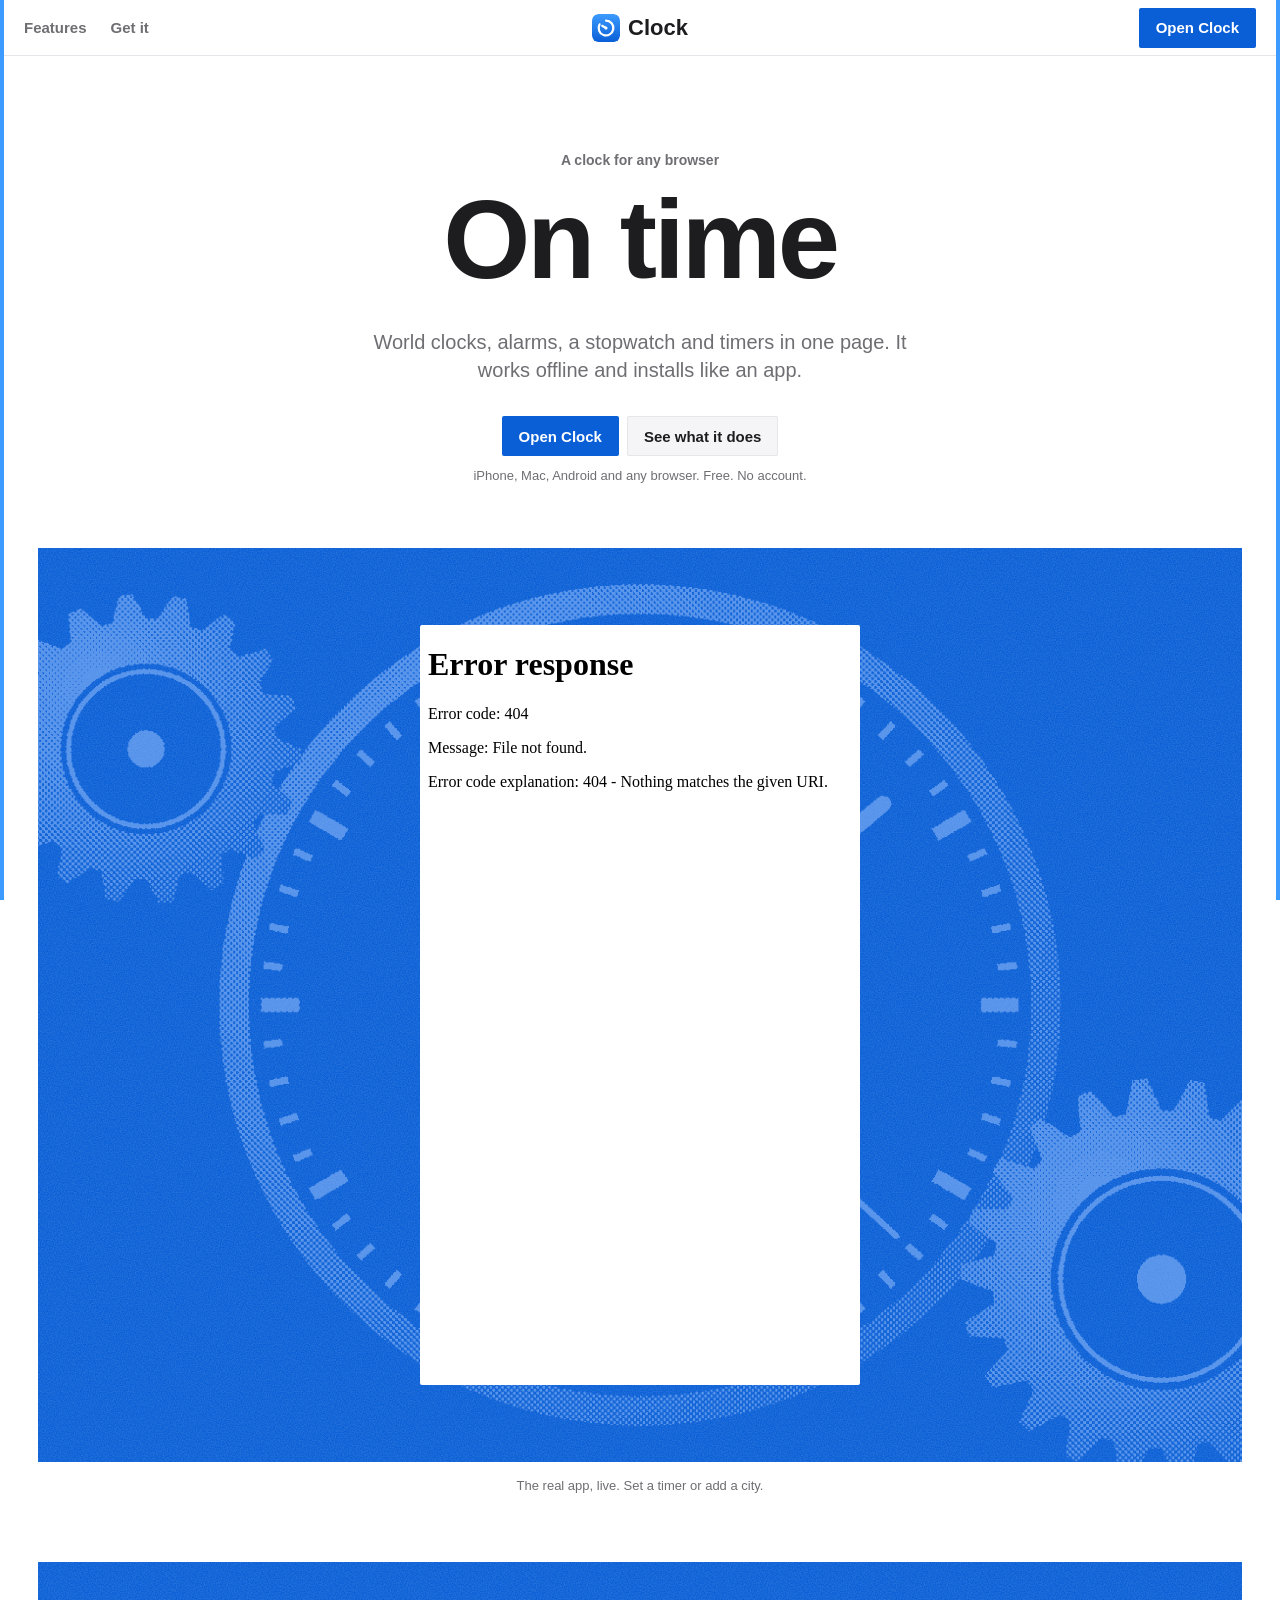
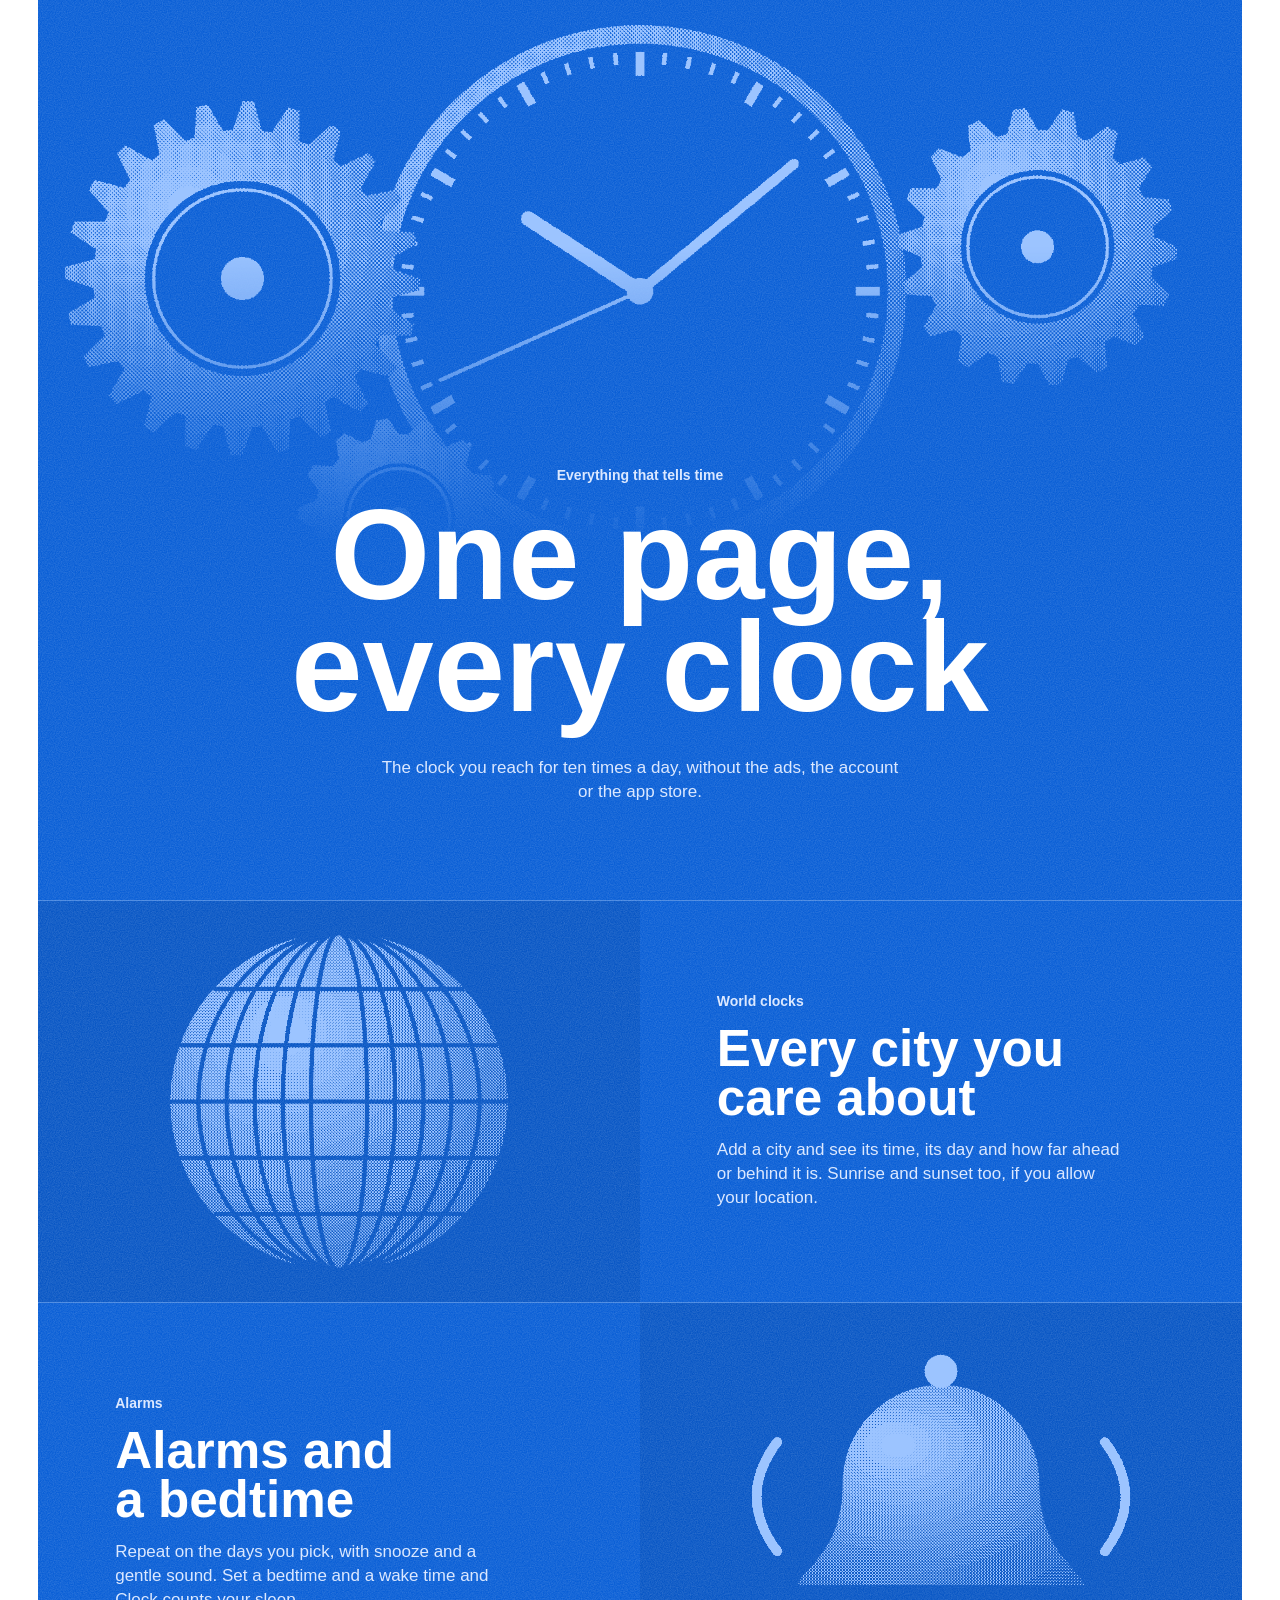
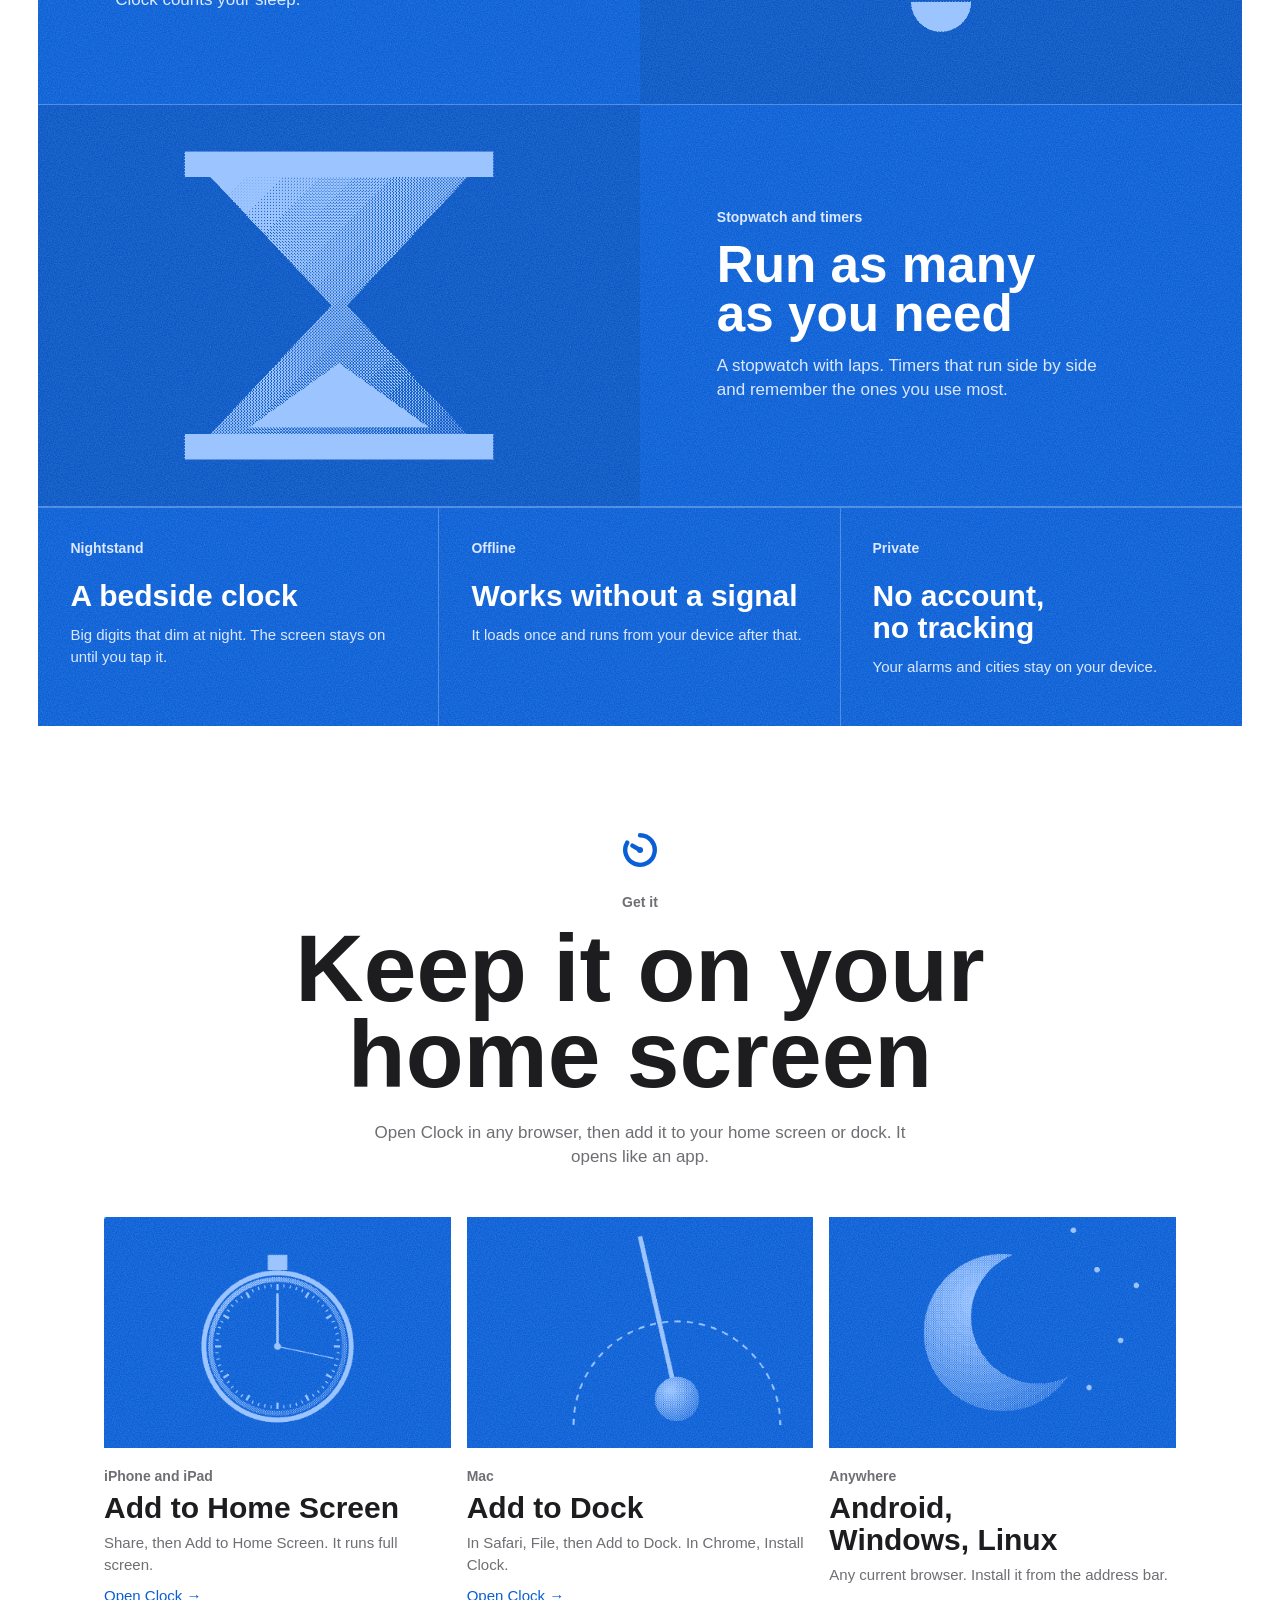
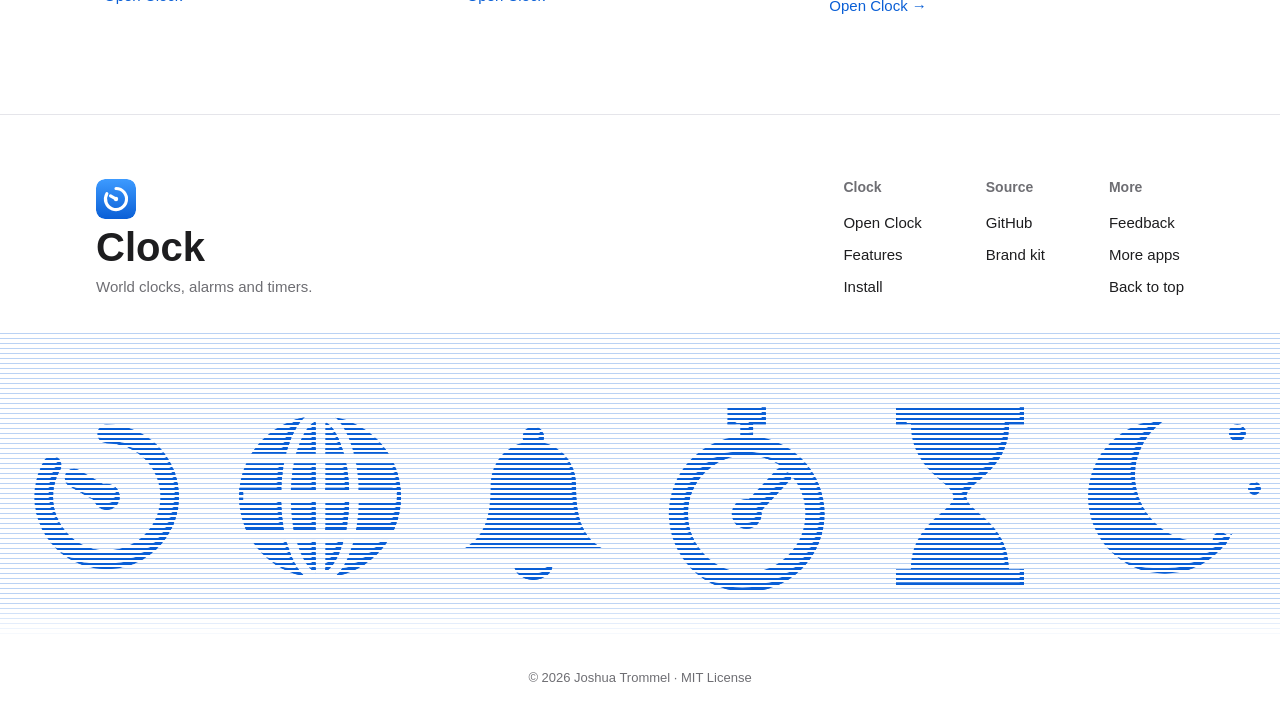
==== index.html @ 7b70d59d "bugle 2.2.0: background refresh, a glass story toolbar on the web iOS wakes Bugle about every half h" ====
<!DOCTYPE html>
<html lang="en">
<head>
<script>document.documentElement.classList.add('js')</script>
<meta charset="UTF-8">
<meta name="viewport" content="width=device-width, initial-scale=1.0, viewport-fit=cover">
<title>Clock. World clocks, alarms and timers.</title>
<meta name="description" content="A clock for your phone, Mac or any browser. World clocks, alarms, a bedtime schedule, a stopwatch, timers and a nightstand mode. Works offline. No account.">
<meta name="theme-color" content="#ffffff" media="(prefers-color-scheme: light)">
<meta name="theme-color" content="#000000" media="(prefers-color-scheme: dark)">
<link rel="canonical" href="https://clock.jaybulb.com/">
<link rel="icon" href="favicon.svg?v=2" type="image/svg+xml">
<link rel="icon" href="favicon-32.png?v=2" sizes="32x32">
<link rel="apple-touch-icon" href="apple-touch-icon.png?v=2">
<link rel="manifest" href="manifest.webmanifest">
<meta property="og:type" content="website">
<meta property="og:site_name" content="Clock">
<meta property="og:title" content="Clock. World clocks, alarms and timers.">
<meta property="og:description" content="World clocks, alarms, a stopwatch and timers in one page. Works offline.">
<meta property="og:url" content="https://clock.jaybulb.com/">
<meta property="og:image" content="https://clock.jaybulb.com/og.png">
<meta name="twitter:card" content="summary_large_image">
<link rel="stylesheet" href="tokens.css">
<link rel="stylesheet" href="landing.css">
</head>
<body>

<header class="nav" aria-label="Site">
  <nav class="nav-links" aria-label="Main">
    <a href="#features">Features</a>
    <a href="#get">Get it</a>
  </nav>
  <a class="nav-brand" href="#top" aria-label="Clock home"><img src="icon.svg" alt="" width="28" height="28"><span>Clock</span></a>
  <div class="nav-end">
    <a class="btn btn-solid" href="app">Open Clock</a>
  </div>
</header>

<!-- Art drawn for this page by scripts/gen_art.py and dithered to halftone. Nothing borrowed. -->
<main id="top">
<section class="hero">
  <div class="wrap center">
    <p class="label">A clock for any browser</p>
    <h1>On time</h1>
    <p class="lead">World clocks, alarms, a stopwatch and timers in one page. It works offline and installs like an app.</p>
    <div class="cta">
      <a class="btn btn-solid" href="app">Open Clock</a>
      <a class="btn btn-ghost" href="#features">See what it does</a>
    </div>
    <p class="fine">iPhone, Mac, Android and any browser. Free. No account.</p>
  </div>

  <div class="demo-wrap reveal">
    <div class="stage">
      <div class="art stage-art" style="--img: url(art/stage.png)" aria-hidden="true"></div>
      <iframe class="app" src="app" title="Clock, live. Try the tabs, set a timer." loading="lazy"></iframe>
    </div>
    <p class="demo-hint">The real app, live. Set a timer or add a city.</p>
  </div>
</section>

<section class="band" id="features">
  <div class="band-head">
    <div class="art band-art" style="--img: url(art/band.png)" aria-hidden="true"></div>
    <div class="band-copy reveal">
      <p class="label">Everything that tells time</p>
      <h2>One page, every clock</h2>
      <p>The clock you reach for ten times a day, without the ads, the account or the app store.</p>
    </div>
  </div>
  <div class="frows">
    <article class="frow reveal"><div class="art" style="--img: url(art/world.png)" aria-hidden="true"></div><div><p class="label">World clocks</p><h3>Every city you care about</h3><p>Add a city and see its time, its day and how far ahead or behind it is. Sunrise and sunset too, if you allow your location.</p></div></article>
    <article class="frow reveal"><div class="art" style="--img: url(art/alarm.png)" aria-hidden="true"></div><div><p class="label">Alarms</p><h3>Alarms and a bedtime</h3><p>Repeat on the days you pick, with snooze and a gentle sound. Set a bedtime and a wake time and Clock counts your sleep.</p></div></article>
    <article class="frow reveal"><div class="art" style="--img: url(art/timer.png)" aria-hidden="true"></div><div><p class="label">Stopwatch and timers</p><h3>Run as many as you need</h3><p>A stopwatch with laps. Timers that run side by side and remember the ones you use most.</p></div></article>
  </div>
  <div class="cells">
    <article class="cell reveal"><p class="label">Nightstand</p><h3>A bedside clock</h3><p>Big digits that dim at night. The screen stays on until you tap it.</p></article>
    <article class="cell reveal"><p class="label">Offline</p><h3>Works without a signal</h3><p>It loads once and runs from your device after that.</p></article>
    <article class="cell reveal"><p class="label">Private</p><h3>No account, no tracking</h3><p>Your alarms and cities stay on your device.</p></article>
  </div>
</section>

<section class="sec" id="get">
  <div class="wrap center">
    <i class="mark reveal" aria-hidden="true"></i>
    <p class="label reveal">Get it</p>
    <h2 class="reveal">Keep it on your home screen</h2>
    <p class="body reveal">Open Clock in any browser, then add it to your home screen or dock. It opens like an app.</p>
    <div class="prods">
      <article class="prod reveal">
        <div class="art prod-art" style="--img: url(art/card-stopwatch.png)" aria-hidden="true"></div>
        <p class="label">iPhone and iPad</p><h3>Add to Home Screen</h3><p>Share, then Add to Home Screen. It runs full screen.</p><a href="app">Open Clock &rarr;</a>
      </article>
      <article class="prod reveal">
        <div class="art prod-art" style="--img: url(art/card-pendulum.png)" aria-hidden="true"></div>
        <p class="label">Mac</p><h3>Add to Dock</h3><p>In Safari, File, then Add to Dock. In Chrome, Install Clock.</p><a href="app">Open Clock &rarr;</a>
      </article>
      <article class="prod reveal">
        <div class="art prod-art" style="--img: url(art/card-night.png)" aria-hidden="true"></div>
        <p class="label">Anywhere</p><h3>Android, Windows, Linux</h3><p>Any current browser. Install it from the address bar.</p><a href="app">Open Clock &rarr;</a>
      </article>
    </div>
  </div>
</section>
</main>

<footer class="foot">
  <div class="foot-top">
    <div class="foot-brand"><img src="icon.svg" alt="" width="40" height="40"><b>Clock</b><p>World clocks, alarms and timers.</p></div>
    <nav class="foot-cols" aria-label="Footer">
      <div><p class="label">Clock</p><a href="app">Open Clock</a><a href="#features">Features</a><a href="#get">Install</a></div>
      <div><p class="label">Source</p><a href="https://github.com/nulljosh/labs/tree/main/clock">GitHub</a><a href="https://github.com/nulljosh/labs/blob/main/clock/brand/BRAND.md">Brand kit</a></div>
      <div><p class="label">More</p><a href="mailto:trommatic@icloud.com?subject=Clock">Feedback</a><a href="https://jaybulb.com">More apps</a><a href="#top">Back to top</a></div>
    </nav>
  </div>
  <div class="word-band" aria-hidden="true"><canvas class="word-canvas"></canvas>
  <div class="glyphs">
    <svg viewBox="0 0 64 64"><circle cx="32" cy="32" r="22"/><ellipse cx="32" cy="32" rx="9" ry="22"/><path d="M10 32h44M14 20h36M14 44h36"/></svg>
    <svg viewBox="0 0 64 64"><path d="M16 46V30a16 16 0 0 1 32 0v16l5 6H11z"/><path d="M28 56a4 4 0 0 0 8 0"/></svg>
    <svg viewBox="0 0 64 64"><circle cx="32" cy="36" r="20"/><path d="M28 8h8M32 8v8M32 36l9-9"/></svg>
    <svg viewBox="0 0 64 64"><path d="M16 8h32M16 56h32M18 8c0 14 14 16 14 24S18 42 18 56M46 8c0 14-14 16-14 24s14 10 14 24"/></svg>
    <svg viewBox="0 0 64 64"><path d="M44 40A20 20 0 1 1 26 12a16 16 0 0 0 18 28z"/></svg>
    <svg viewBox="0 0 1024 1024" class="glyph-mark"><path d="M512 242 A270 270 0 1 1 278 377" /><path d="M512 512 L372 431"/><circle cx="512" cy="512" r="56" stroke="none"/></svg>
  </div>
  </div>
  <p class="legal">&copy; 2026 Joshua Trommel &middot; MIT License</p>
</footer>

<script>
// fade sections in as they scroll into view
(function () {
  var els = document.querySelectorAll('.reveal');
  if (!('IntersectionObserver' in window)) { els.forEach(function (e) { e.classList.add('in'); }); return; }
  var io = new IntersectionObserver(function (es) { es.forEach(function (e) { if (e.isIntersecting) { e.target.classList.add('in'); io.unobserve(e.target); } }); }, { rootMargin: '0px 0px -10% 0px' });
  els.forEach(function (e) { io.observe(e); });
})();
</script>
<script src="footer-band.js" defer></script>
</body>
</html>
---- tokens.css ----
/* Clock design tokens. One source for the landing and the app. Shared system: 8 point grid, one radius set,
   48 point capsule controls. Blue is the only colour Clock owns. */

:root {
  /* colour */
  --accent: #0a5fd6;          /* actions and links; blue, AA on paper */
  --btn: #0a5fd6;             /* solid buttons, white label */
  --frame: #3d9bff;           /* the thin rule down the window edges */
  --band: #0a5fd6;            /* full-bleed sections, white text AA */
  --band-sub: #dbe8ff;        /* secondary text on the band, AA */
  --band-art: #9cc4ff;        /* halftone on the band */
  --band-line: rgba(255, 255, 255, .26);
  --accent-light: #3d9bff;    /* icon gradient top */
  --accent-deep: #0a5fd6;     /* icon gradient bottom */
  --ring: color-mix(in srgb, var(--accent) 30%, transparent);
  --bg: #ffffff;
  --surface: #f5f5f7;
  --line: #e5e5ea;
  --text: #1d1d1f;
  --sub: #6e6e73;

  /* type */
  --display: -apple-system, BlinkMacSystemFont, "SF Pro Display", "SF Pro", Lato, "Helvetica Neue", Helvetica, Arial, sans-serif;
  --font: -apple-system, BlinkMacSystemFont, "SF Pro Text", "SF Pro", Lato, "Helvetica Neue", Helvetica, Arial, sans-serif;   /* system only: SF, then Lato, then Helvetica */
  --size-title: 34px;         /* section heads: 40 line */
  --size-headline: 20px;      /* card heads: 28 line */
  --size-body: 17px;          /* 24 line */
  --size-footnote: 13px;      /* 16 line */

  /* space: the 8 point grid */
  --sp-1: 4px; --sp-2: 8px; --sp-3: 12px; --sp-4: 16px; --sp-5: 24px; --sp-6: 32px; --sp-7: 48px; --sp-8: 64px; --sp-9: 96px;
  --measure: 680px;
  --wrap: 1120px;

  /* shape */
  --control: 48px;
  --r-card: 28px;
  --r-group: 20px;
  --r-row: 8px;
  --r-pill: 999px;
  --r-sq: 2px;                /* landing buttons and panels */
  --r-icon: 22.5%;
  --motion: .2s ease;
}

@media (prefers-color-scheme: dark) {
  :root:not([data-theme="light"]) {
    --accent: #4da3ff;
    --btn: #0a62d8;
    --frame: #0a62d8;
    --band: #0a4aa8;
    --band-sub: #cfe0ff;
    --band-art: #6aa6f0;
    --bg: #000000;
    --surface: #1c1c1e;
    --line: #38383a;
    --text: #f5f5f7;
    --sub: #98989d;
  }
}
---- landing.css ----
/* Clock landing, after Bugle and Hermes: a white page in a thin blue rule, giant bold headlines set like a
   masthead, tiny labels, small square buttons, and one full-bleed vermilion band where the clockwork
   sits in halftone. Every colour, both faces and the radii come from tokens.css. */
:root {
  /* film grain: white fractal noise, laid over every blue surface */
  --grain: url("data:image/svg+xml,%3Csvg xmlns='http://www.w3.org/2000/svg' width='180' height='180'%3E%3Cfilter id='n'%3E%3CfeTurbulence type='fractalNoise' baseFrequency='.85' numOctaves='3' stitchTiles='stitch'/%3E%3CfeColorMatrix values='0 0 0 0 1 0 0 0 0 1 0 0 0 0 1 .22 0 0 0 -.06'/%3E%3C/filter%3E%3Crect width='100%25' height='100%25' filter='url(%23n)'/%3E%3C/svg%3E");
}
/* Halftone art: each image is a dot mask (art/*.png, drawn and dithered by scripts/gen_art.py), tinted with --band-art */
.art { position: relative; overflow: hidden; background: var(--grain), var(--band); }
.art::before { content: ""; position: absolute; inset: 0; background: var(--band-art); -webkit-mask: var(--img) center / cover no-repeat; mask: var(--img) center / cover no-repeat; }
* { box-sizing: border-box; margin: 0; }
html { scroll-behavior: smooth; }
body { font-family: var(--font); font-size: var(--size-body); line-height: 24px; color: var(--text); background: var(--bg); -webkit-font-smoothing: antialiased; }
a { color: inherit; }
.wrap { max-width: var(--wrap); margin: 0 auto; padding: 0 var(--sp-5); }
.center { text-align: center; }

h1, h2, h3, .label { font-family: var(--display); font-weight: 700; }
h1, h2, h3 { text-wrap: balance; }
h1 { font-size: clamp(44px, 9vw, 112px); line-height: 1; letter-spacing: -.03em; }   /* a headline, not the name: the label above carries that */
h2 { font-size: clamp(52px, 7.4vw, 112px); line-height: .9; }
h3 { font-size: 30px; line-height: 32px; }
.label { font-size: 14px; line-height: 16px; color: var(--sub); margin-bottom: var(--sp-4); }
/* the mark, in the accent, over a section title */
.mark { display: block; width: 56px; height: 56px; margin: 0 auto var(--sp-4); background: var(--accent); -webkit-mask: url(mark.svg) center / contain no-repeat; mask: url(mark.svg) center / contain no-repeat; }

.btn { height: 40px; padding: 0 var(--sp-4); border-radius: var(--r-sq); display: inline-flex; align-items: center; font: 700 15px/1 var(--display); text-decoration: none; white-space: nowrap; border: 1px solid transparent; transition: background var(--motion), border-color var(--motion); }
.btn-solid { background: var(--btn); color: #fff; }
.btn-solid:hover { background: color-mix(in srgb, var(--btn) 82%, #fff); }
.btn-ghost { background: var(--surface); color: var(--text); border-color: var(--line); }
.btn-ghost:hover { border-color: var(--text); }
.btn:focus-visible, .foot-cols a:focus-visible, .prod a:focus-visible, .nav a:focus-visible { outline: 3px solid var(--ring); outline-offset: 2px; }

.nav { position: sticky; top: 0; z-index: 10; display: grid; grid-template-columns: 1fr auto 1fr; align-items: center; gap: var(--sp-5); height: 56px; padding: 0 var(--sp-5); background: color-mix(in srgb, var(--bg) 88%, transparent); backdrop-filter: blur(20px); -webkit-backdrop-filter: blur(20px); border-bottom: 1px solid var(--line); }
.nav-brand { grid-column: 2; display: flex; align-items: center; gap: var(--sp-2); font: 700 22px/1 var(--display); text-decoration: none; }
.nav-brand img { width: 28px; height: 28px; border-radius: var(--r-icon); }
.nav-links, .nav-get { display: flex; gap: var(--sp-5); font: 700 15px/1 var(--display); }
.nav-links a, .nav-get { text-decoration: none; color: var(--sub); }
.nav-links a:hover, .nav-get:hover { color: var(--text); }
.nav-end { grid-column: 3; justify-self: end; display: flex; align-items: center; gap: var(--sp-5); }
/* the thin rule down both edges of the window */
@media (min-width: 900px) { body::after { content: ""; position: fixed; inset: 0; border-inline: 4px solid var(--frame); pointer-events: none; z-index: 30; } }

.hero { padding: var(--sp-9) 0 var(--sp-8); }
.lead { max-width: 560px; margin: var(--sp-6) auto 0; color: var(--sub); font-size: 20px; line-height: 28px; }
.cta { display: flex; flex-wrap: wrap; gap: var(--sp-2); margin-top: var(--sp-6); }
.center .cta { justify-content: center; }
.fine { margin-top: var(--sp-3); font-size: var(--size-footnote); line-height: 16px; color: var(--sub); }

/* the live clock on a stage: the real app.html, no frame around it */
.demo-wrap { margin: var(--sp-8) clamp(0px, 3vw, 44px) 0; }
.stage { position: relative; overflow: hidden; background: var(--grain), var(--band); padding: clamp(24px, 6vw, 96px) clamp(12px, 7vw, 128px); }
.stage-art { position: absolute; inset: 0; background: none; opacity: .5; }
.app { position: relative; display: block; width: 100%; max-width: 440px; height: 760px; margin: 0 auto; border: 0; border-radius: var(--r-sq); background: var(--bg); }
.demo-hint { margin-top: var(--sp-3); font-size: var(--size-footnote); color: var(--sub); text-align: center; }

/* The band: clockwork in halftone beside the section head, then the features as rows and ruled cells */
.band { margin: 0 clamp(0px, 3vw, 44px); background: var(--grain), var(--band); color: #fff; overflow: hidden; }
.band .label { color: var(--band-sub); }
.band-head { text-align: center; }
.band-art { aspect-ratio: 19 / 10; max-height: 86vh; width: 100%; background: none; -webkit-mask-image: linear-gradient(#000 45%, transparent 92%); mask-image: linear-gradient(#000 45%, transparent 92%); }
.band-copy { position: relative; margin-top: -10vw; padding: 0 var(--sp-5) var(--sp-9); }
.band-copy h2 { font-size: clamp(60px, 10vw, 168px); line-height: .88; }
.band-copy p:last-child { margin: var(--sp-6) auto 0; max-width: 520px; color: var(--band-sub); }
.frows { border-top: 1px solid var(--band-line); }
.frow { display: grid; grid-template-columns: 1fr 1fr; align-items: center; border-bottom: 1px solid var(--band-line); }
.frow .art { aspect-ratio: 3 / 2; background: var(--grain), color-mix(in srgb, #000 8%, var(--band)); }
.frow:nth-child(even) .art { order: 2; }
.frow > div:not(.art) { padding: var(--sp-7) clamp(24px, 6vw, 96px); max-width: 560px; }
.frow h3 { font-size: clamp(40px, 4vw, 60px); line-height: .95; }
.frow p:last-child { margin-top: var(--sp-4); color: var(--band-sub); }
.cells { display: grid; grid-template-columns: repeat(3, 1fr); border-top: 1px solid var(--band-line); }
.cell { padding: var(--sp-6) var(--sp-6) var(--sp-7); border-right: 1px solid var(--band-line); border-bottom: 1px solid var(--band-line); }
.cell:nth-child(3n) { border-right: 0; }
.cell:nth-last-child(-n+3) { border-bottom: 0; }
.cell .label { margin-bottom: var(--sp-5); }
.cell p:last-child { margin-top: var(--sp-3); color: var(--band-sub); font-size: 15px; line-height: 22px; }

.sec { padding: var(--sp-9) 0; }
.body { color: var(--sub); margin: var(--sp-5) auto 0; max-width: 560px; }
/* three ways to read it, each with its own halftone */
.prods { display: grid; grid-template-columns: repeat(3, 1fr); gap: var(--sp-4); margin-top: var(--sp-7); text-align: left; }
.prod { display: grid; align-content: start; gap: var(--sp-2); }
.prod-art { margin: 0 0 var(--sp-3); aspect-ratio: 3 / 2; }
.prod .label { margin-bottom: 0; }
.prod p:not(.label) { color: var(--sub); font-size: 15px; line-height: 22px; }
.prod a { color: var(--accent); font-size: 15px; text-decoration: none; }
.prod a:hover { text-decoration: underline; }

/* Footer: brand and link columns, an engraved band of glyphs, one fine line */
.foot { padding: var(--sp-8) var(--sp-4) var(--sp-5); background: var(--bg); overflow: hidden; border-top: 1px solid var(--line); }
.foot-top { max-width: var(--wrap); margin: 0 auto; padding: 0 var(--sp-4); display: flex; flex-wrap: wrap; justify-content: space-between; gap: var(--sp-7); }
.foot-brand { display: grid; gap: var(--sp-2); align-content: start; }
.foot-brand img { border-radius: var(--r-icon); }
.foot-brand b { font: 700 40px/40px var(--display); }
.foot-brand p { color: var(--sub); font-size: 15px; }
.foot-cols { display: flex; flex-wrap: wrap; gap: var(--sp-8); }
.foot-cols div { display: grid; gap: var(--sp-2); align-content: start; }
.foot-cols .label { margin-bottom: var(--sp-2); }
.foot-cols a { color: var(--text); text-decoration: none; font-size: 15px; }
.foot-cols a:hover { color: var(--accent); }
.word-band { color: var(--accent); position: relative; width: 100vw; margin: var(--sp-6) 0 0 calc(50% - 50vw); }
.word-band.live { height: clamp(160px, 24vw, 340px); }
.word-canvas { position: absolute; inset: 0; width: 100%; height: 100%; display: none; }
.word-band.live .word-canvas { display: block; }
.word-band.live .glyphs { display: none; }
/* fallback until the canvas draws (or without script): the same glyphs, flat */
.glyphs { margin-top: var(--sp-7); padding-top: var(--sp-6); border-top: 1px solid var(--line); display: flex; justify-content: space-between; align-items: center; gap: var(--sp-5); color: var(--accent); }
.glyphs svg { flex: 1 1 0; max-width: 128px; height: auto; aspect-ratio: 1; fill: none; stroke: currentColor; stroke-width: 4; stroke-linecap: round; stroke-linejoin: round; }
.glyphs .glyph-mark { stroke-width: 80; }
.legal { margin-top: var(--sp-6); font-size: var(--size-footnote); line-height: 16px; color: var(--sub); text-align: center; }
.legal a { color: inherit; }

.js .reveal { opacity: 0; transform: translateY(16px); transition: opacity .5s ease, transform .5s ease; }
.js .reveal.in { opacity: 1; transform: none; }

@media (max-width: 900px) {
  .frow { grid-template-columns: 1fr; }
  .frow:nth-child(even) .art { order: 0; }
  .frow > div:not(.art) { padding: var(--sp-6) var(--sp-5) var(--sp-7); }
  .band-copy { margin-top: -14vw; }
  .cells { grid-template-columns: 1fr 1fr; }
  .cell, .cell:nth-child(3n), .cell:nth-last-child(-n+3) { border-right: 1px solid var(--band-line); border-bottom: 1px solid var(--band-line); }
  .cell:nth-child(2n) { border-right: 0; }
  .cell:nth-last-child(-n+2) { border-bottom: 0; }
  .prods { grid-template-columns: 1fr; gap: var(--sp-6); }
}
@media (max-width: 600px) {
  .nav-links, .nav-get { display: none; }
  .wrap { padding: 0 var(--sp-4); }
  .hero { padding-top: var(--sp-8); }
  .cells { grid-template-columns: 1fr; }
  .cell, .cell:nth-child(2n), .cell:nth-child(3n), .cell:nth-last-child(-n+2) { border-right: 0; border-bottom: 1px solid var(--band-line); padding: var(--sp-5); }
  .cell:last-child { border-bottom: 0; }
  .foot-cols { gap: var(--sp-6); }
}
@media (prefers-reduced-motion: reduce) {
  html { scroll-behavior: auto; }
  .js .reveal { opacity: 1; transform: none; transition: none; }
  .btn { transition: none; }
}
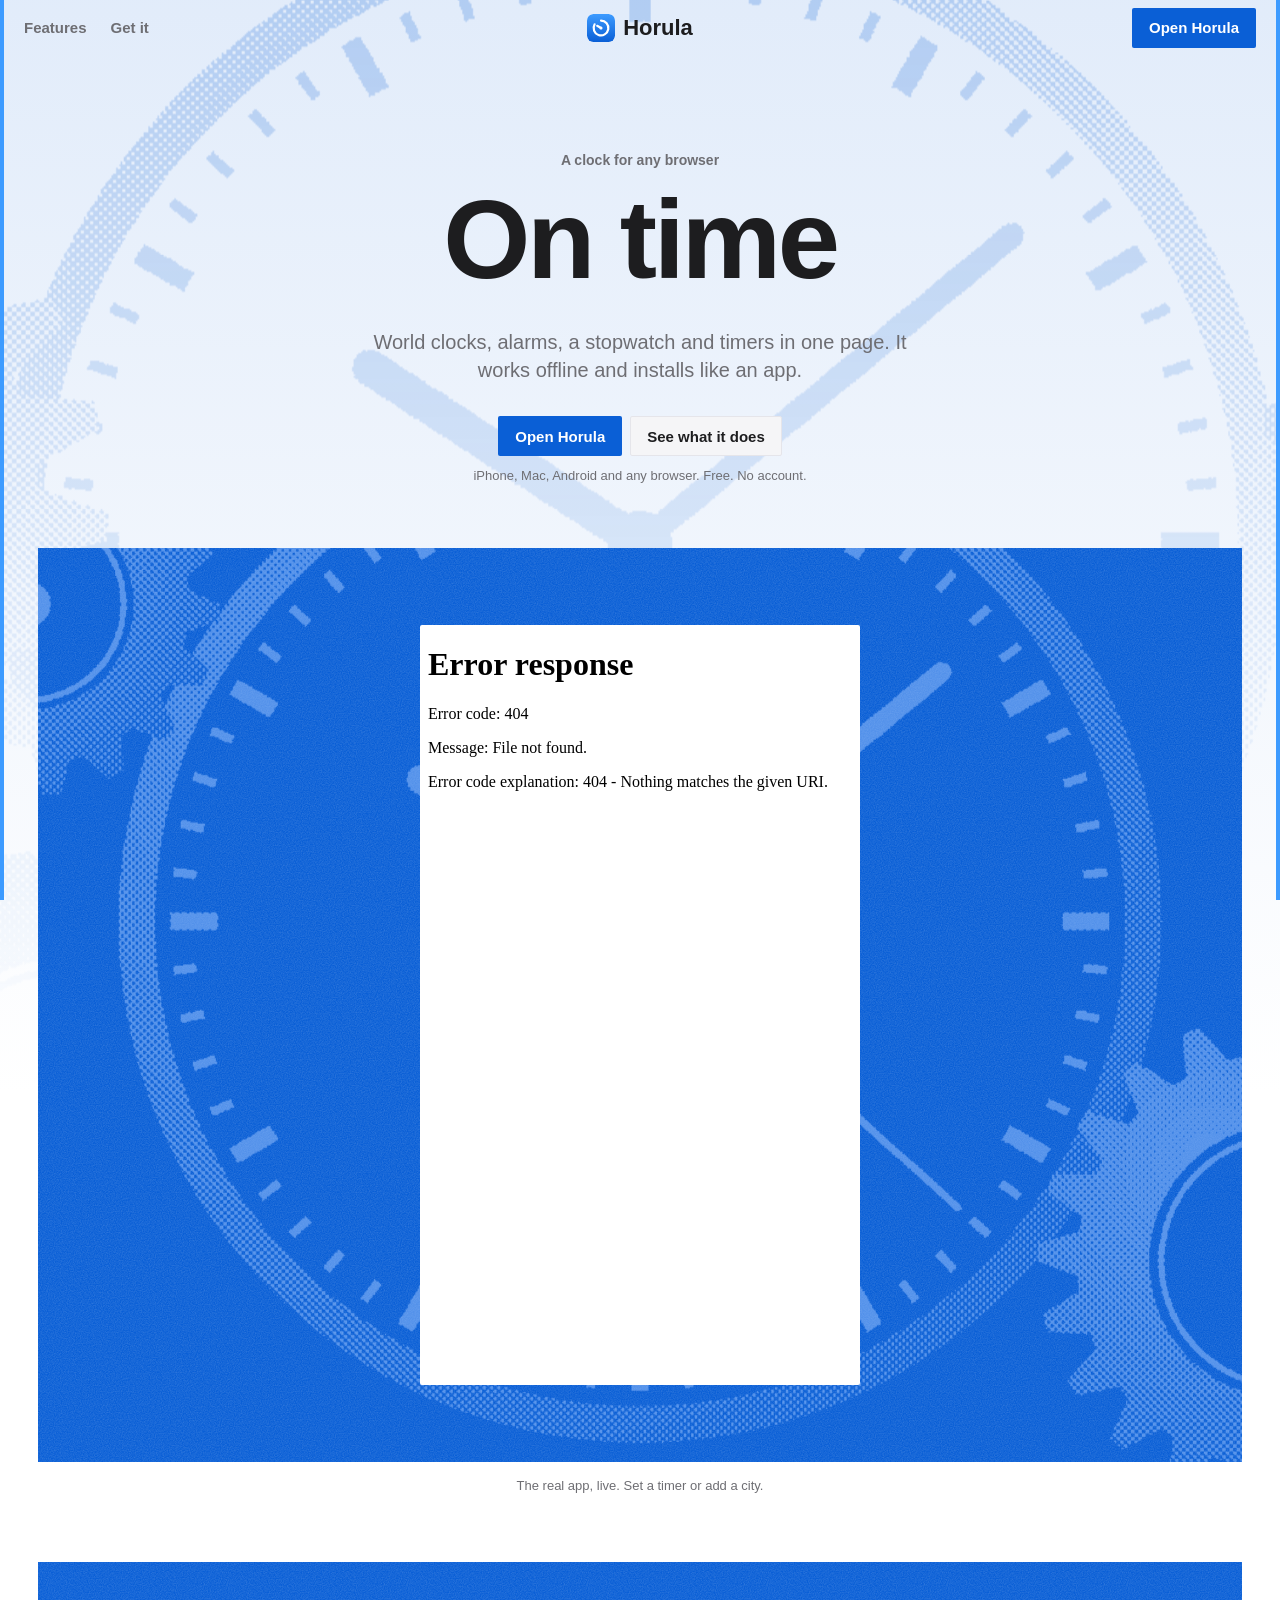
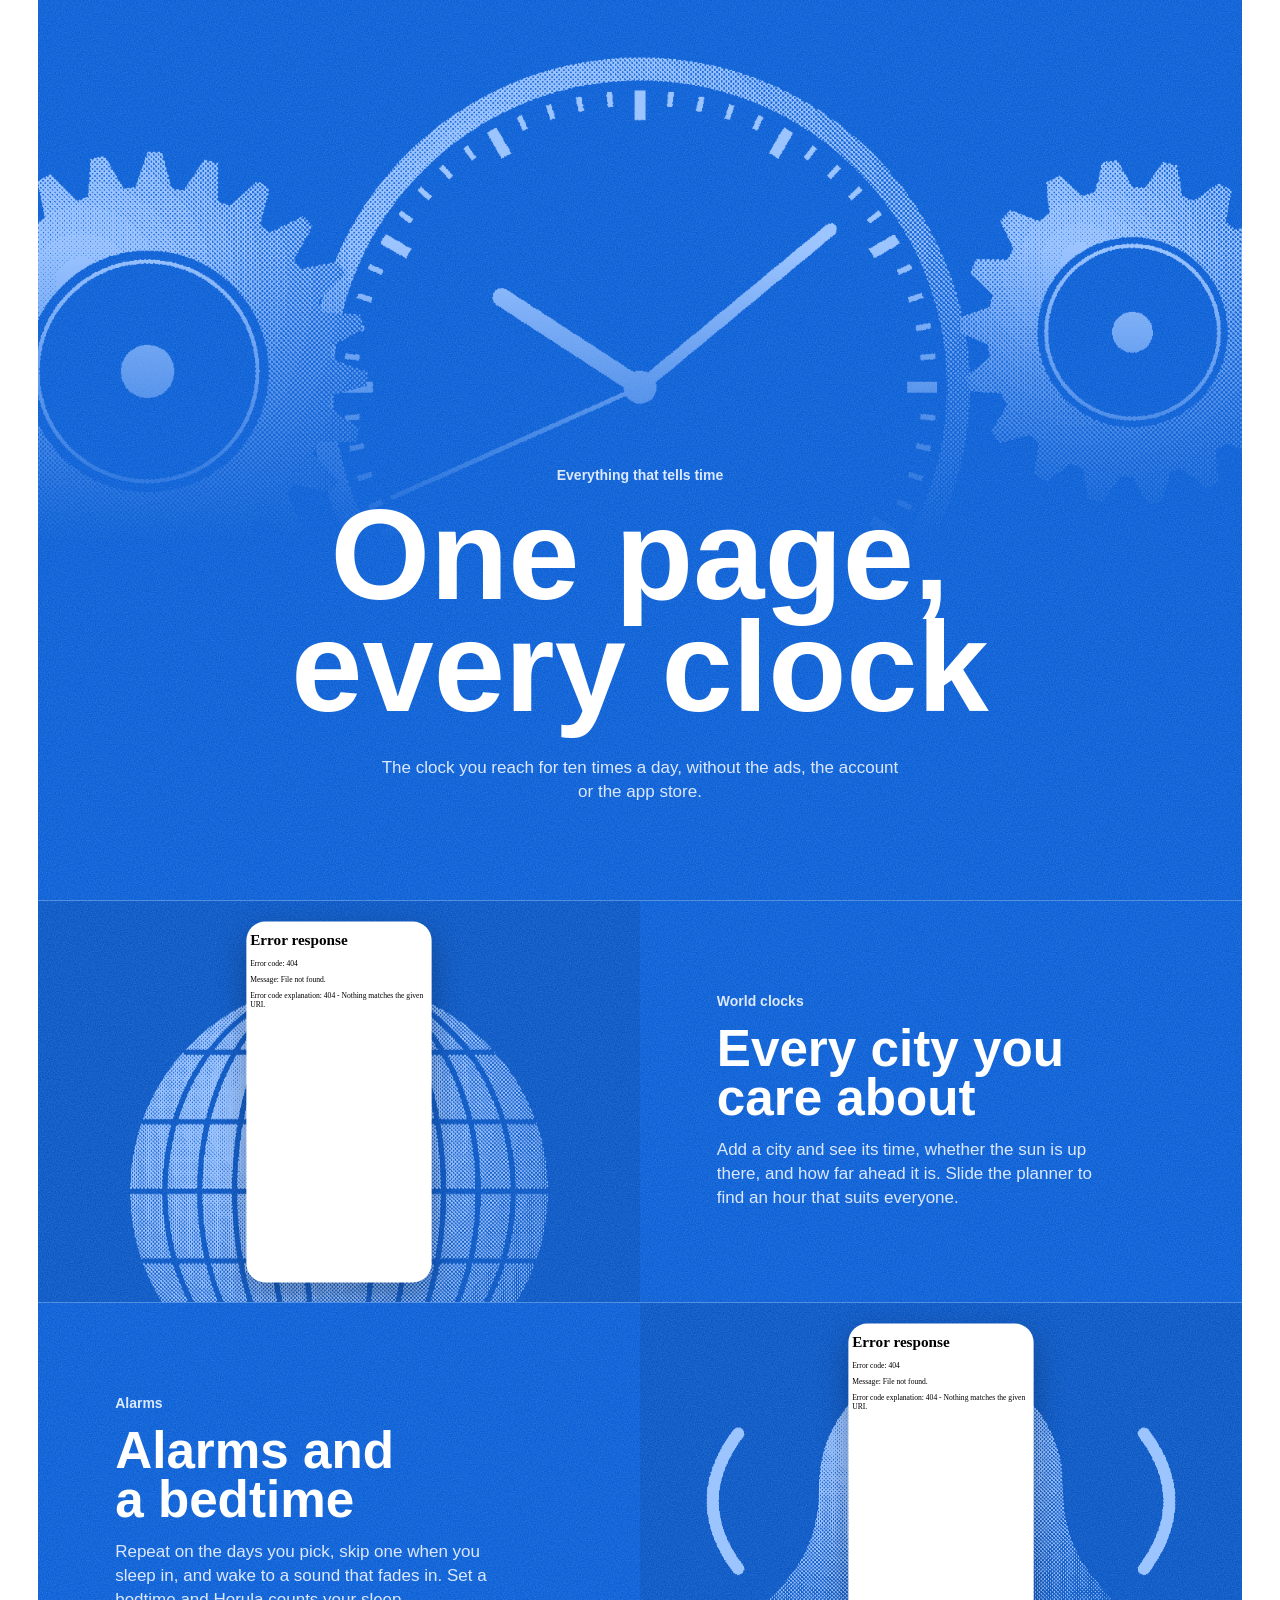
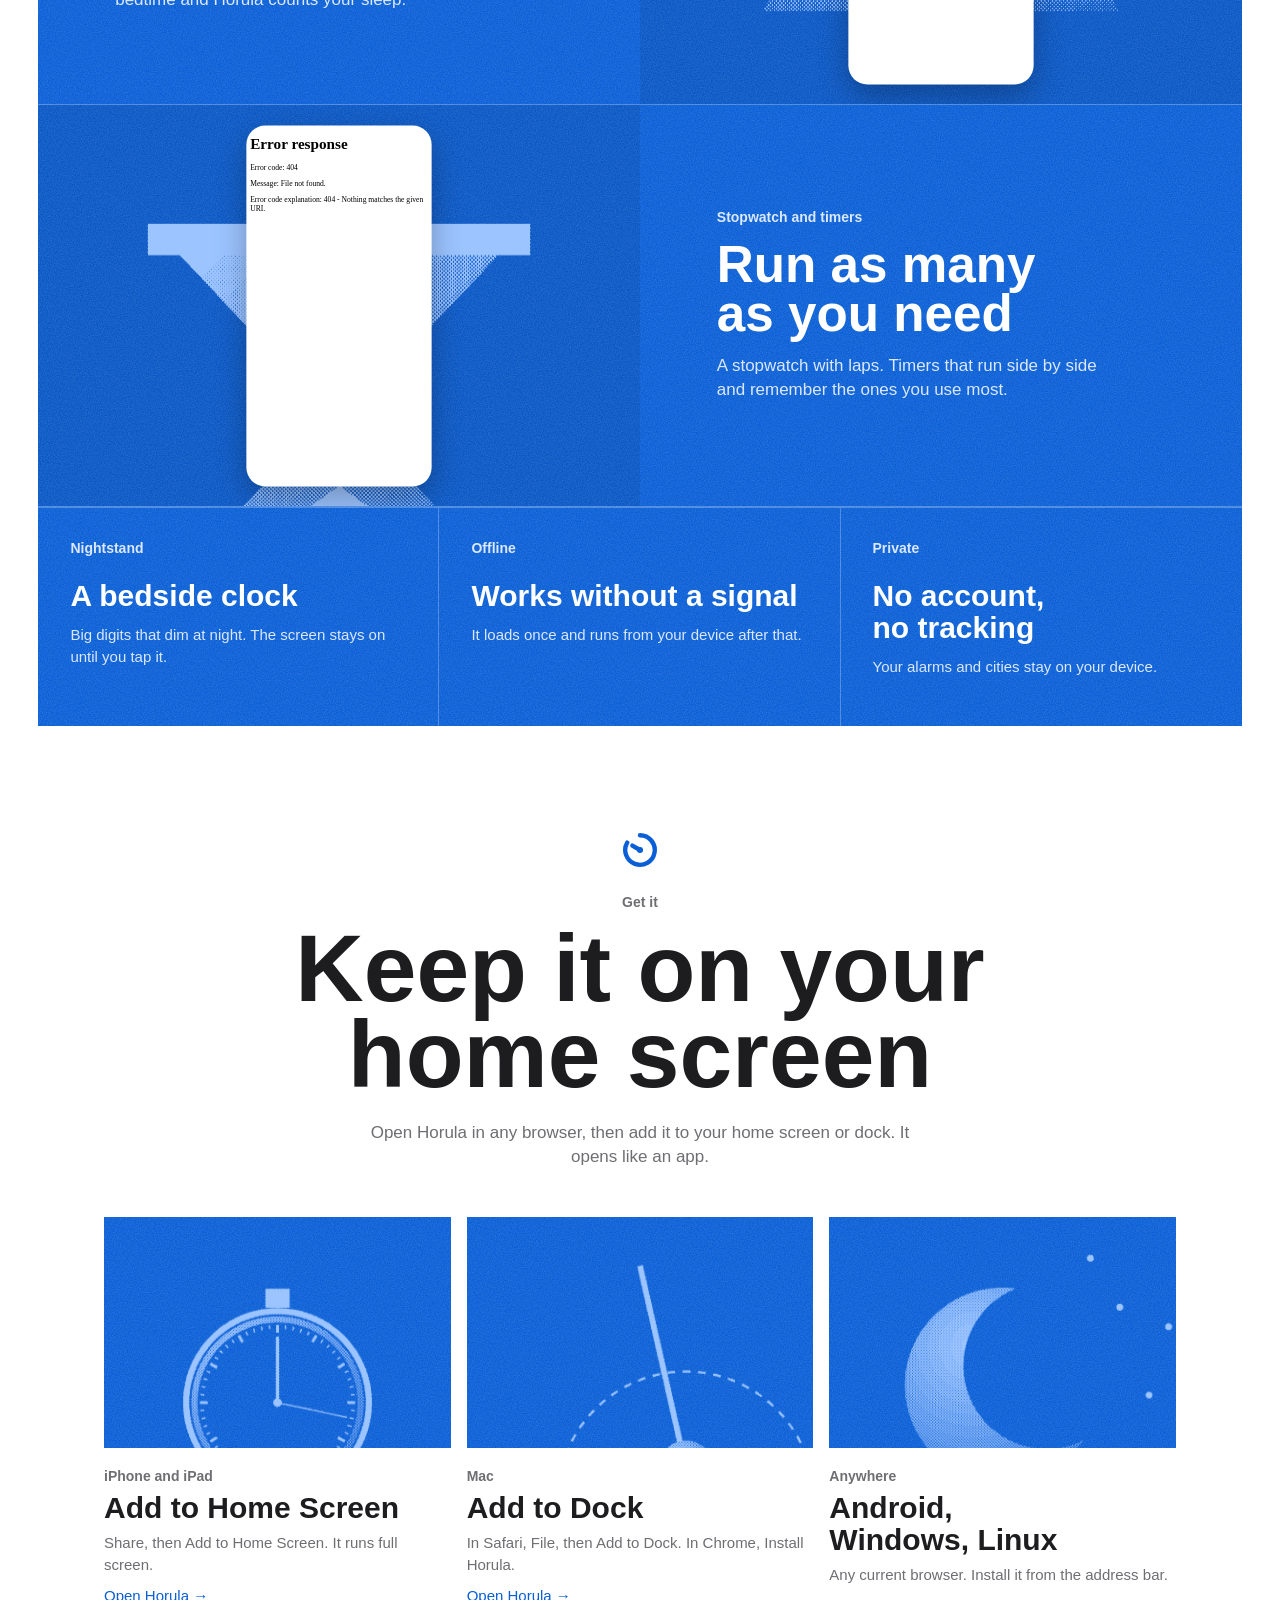
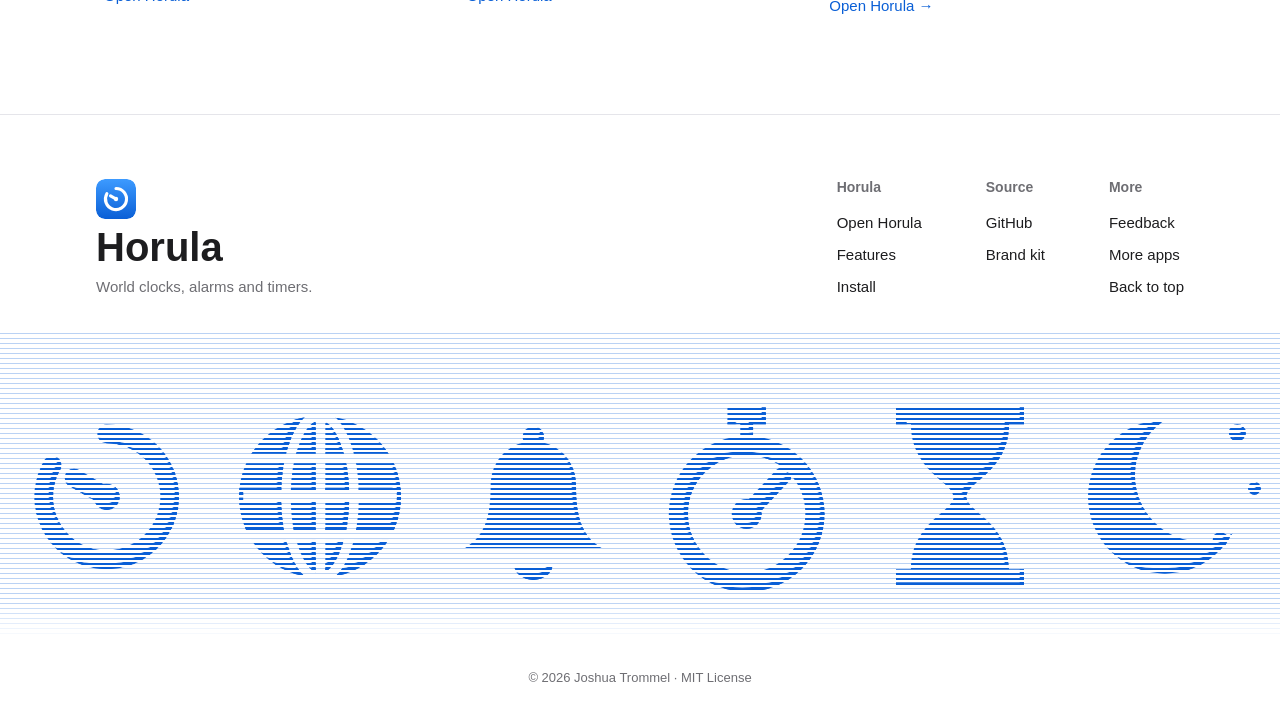
==== commit 21494842: "horula v5.1.0: Clock is now Horula; landing that moves - renamed Clock to Horula (Apple had Clock ta" ====
--- a/index.html
+++ b/index.html
@@ -4,21 +4,21 @@
 <script>document.documentElement.classList.add('js')</script>
 <meta charset="UTF-8">
 <meta name="viewport" content="width=device-width, initial-scale=1.0, viewport-fit=cover">
-<title>Clock. World clocks, alarms and timers.</title>
+<title>Horula. World clocks, alarms and timers.</title>
 <meta name="description" content="A clock for your phone, Mac or any browser. World clocks, alarms, a bedtime schedule, a stopwatch, timers and a nightstand mode. Works offline. No account.">
 <meta name="theme-color" content="#ffffff" media="(prefers-color-scheme: light)">
 <meta name="theme-color" content="#000000" media="(prefers-color-scheme: dark)">
-<link rel="canonical" href="https://clock.jaybulb.com/">
+<link rel="canonical" href="https://horula.jaybulb.com/">
 <link rel="icon" href="favicon.svg?v=2" type="image/svg+xml">
 <link rel="icon" href="favicon-32.png?v=2" sizes="32x32">
 <link rel="apple-touch-icon" href="apple-touch-icon.png?v=2">
 <link rel="manifest" href="manifest.webmanifest">
 <meta property="og:type" content="website">
-<meta property="og:site_name" content="Clock">
-<meta property="og:title" content="Clock. World clocks, alarms and timers.">
+<meta property="og:site_name" content="Horula">
+<meta property="og:title" content="Horula. World clocks, alarms and timers.">
 <meta property="og:description" content="World clocks, alarms, a stopwatch and timers in one page. Works offline.">
-<meta property="og:url" content="https://clock.jaybulb.com/">
-<meta property="og:image" content="https://clock.jaybulb.com/og.png">
+<meta property="og:url" content="https://horula.jaybulb.com/">
+<meta property="og:image" content="https://horula.jaybulb.com/og.png">
 <meta name="twitter:card" content="summary_large_image">
 <link rel="stylesheet" href="tokens.css">
 <link rel="stylesheet" href="landing.css">
@@ -30,21 +30,22 @@
     <a href="#features">Features</a>
     <a href="#get">Get it</a>
   </nav>
-  <a class="nav-brand" href="#top" aria-label="Clock home"><img src="icon.svg" alt="" width="28" height="28"><span>Clock</span></a>
+  <a class="nav-brand" href="#top" aria-label="Horula home"><img src="icon.svg" alt="" width="28" height="28"><span>Horula</span></a>
   <div class="nav-end">
-    <a class="btn btn-solid" href="app">Open Clock</a>
+    <a class="btn btn-solid" href="app">Open Horula</a>
   </div>
 </header>
 
 <!-- Art drawn for this page by scripts/gen_art.py and dithered to halftone. Nothing borrowed. -->
 <main id="top">
 <section class="hero">
+  <div class="hero-art" data-speed=".35" style="--img: url(art/band.png)" aria-hidden="true"></div>
   <div class="wrap center">
     <p class="label">A clock for any browser</p>
     <h1>On time</h1>
     <p class="lead">World clocks, alarms, a stopwatch and timers in one page. It works offline and installs like an app.</p>
     <div class="cta">
-      <a class="btn btn-solid" href="app">Open Clock</a>
+      <a class="btn btn-solid" href="app">Open Horula</a>
       <a class="btn btn-ghost" href="#features">See what it does</a>
     </div>
     <p class="fine">iPhone, Mac, Android and any browser. Free. No account.</p>
@@ -52,8 +53,8 @@
 
   <div class="demo-wrap reveal">
     <div class="stage">
-      <div class="art stage-art" style="--img: url(art/stage.png)" aria-hidden="true"></div>
-      <iframe class="app" src="app" title="Clock, live. Try the tabs, set a timer." loading="lazy"></iframe>
+      <div class="art stage-art" data-speed=".15" style="--img: url(art/stage.png)" aria-hidden="true"></div>
+      <iframe class="app" src="app" title="Horula, live. Try the tabs, set a timer." loading="lazy"></iframe>
     </div>
     <p class="demo-hint">The real app, live. Set a timer or add a city.</p>
   </div>
@@ -61,7 +62,7 @@
 
 <section class="band" id="features">
   <div class="band-head">
-    <div class="art band-art" style="--img: url(art/band.png)" aria-hidden="true"></div>
+    <div class="art band-art" data-speed=".25" style="--img: url(art/band.png)" aria-hidden="true"></div>
     <div class="band-copy reveal">
       <p class="label">Everything that tells time</p>
       <h2>One page, every clock</h2>
@@ -69,9 +70,9 @@
     </div>
   </div>
   <div class="frows">
-    <article class="frow reveal"><div class="art" style="--img: url(art/world.png)" aria-hidden="true"></div><div><p class="label">World clocks</p><h3>Every city you care about</h3><p>Add a city and see its time, its day and how far ahead or behind it is. Sunrise and sunset too, if you allow your location.</p></div></article>
-    <article class="frow reveal"><div class="art" style="--img: url(art/alarm.png)" aria-hidden="true"></div><div><p class="label">Alarms</p><h3>Alarms and a bedtime</h3><p>Repeat on the days you pick, with snooze and a gentle sound. Set a bedtime and a wake time and Clock counts your sleep.</p></div></article>
-    <article class="frow reveal"><div class="art" style="--img: url(art/timer.png)" aria-hidden="true"></div><div><p class="label">Stopwatch and timers</p><h3>Run as many as you need</h3><p>A stopwatch with laps. Timers that run side by side and remember the ones you use most.</p></div></article>
+    <article class="frow reveal"><div class="art live" data-speed=".2" style="--img: url(art/world.png)"><iframe class="demo-app" src="app?demo=world" title="Horula World Clock, playing by itself" tabindex="-1" loading="lazy"></iframe></div><div><p class="label">World clocks</p><h3>Every city you care about</h3><p>Add a city and see its time, whether the sun is up there, and how far ahead it is. Slide the planner to find an hour that suits everyone.</p></div></article>
+    <article class="frow reveal"><div class="art live" data-speed=".2" style="--img: url(art/alarm.png)"><iframe class="demo-app" src="app?demo=alarms" title="Horula Alarms, playing by itself" tabindex="-1" loading="lazy"></iframe></div><div><p class="label">Alarms</p><h3>Alarms and a bedtime</h3><p>Repeat on the days you pick, skip one when you sleep in, and wake to a sound that fades in. Set a bedtime and Horula counts your sleep.</p></div></article>
+    <article class="frow reveal"><div class="art live" data-speed=".2" style="--img: url(art/timer.png)"><iframe class="demo-app" src="app?demo=stopwatch" title="Horula Stopwatch, playing by itself" tabindex="-1" loading="lazy"></iframe></div><div><p class="label">Stopwatch and timers</p><h3>Run as many as you need</h3><p>A stopwatch with laps. Timers that run side by side and remember the ones you use most.</p></div></article>
   </div>
   <div class="cells">
     <article class="cell reveal"><p class="label">Nightstand</p><h3>A bedside clock</h3><p>Big digits that dim at night. The screen stays on until you tap it.</p></article>
@@ -85,19 +86,19 @@
     <i class="mark reveal" aria-hidden="true"></i>
     <p class="label reveal">Get it</p>
     <h2 class="reveal">Keep it on your home screen</h2>
-    <p class="body reveal">Open Clock in any browser, then add it to your home screen or dock. It opens like an app.</p>
+    <p class="body reveal">Open Horula in any browser, then add it to your home screen or dock. It opens like an app.</p>
     <div class="prods">
       <article class="prod reveal">
-        <div class="art prod-art" style="--img: url(art/card-stopwatch.png)" aria-hidden="true"></div>
-        <p class="label">iPhone and iPad</p><h3>Add to Home Screen</h3><p>Share, then Add to Home Screen. It runs full screen.</p><a href="app">Open Clock &rarr;</a>
+        <div class="art prod-art" data-speed=".1" style="--img: url(art/card-stopwatch.png)" aria-hidden="true"></div>
+        <p class="label">iPhone and iPad</p><h3>Add to Home Screen</h3><p>Share, then Add to Home Screen. It runs full screen.</p><a href="app">Open Horula &rarr;</a>
       </article>
       <article class="prod reveal">
-        <div class="art prod-art" style="--img: url(art/card-pendulum.png)" aria-hidden="true"></div>
-        <p class="label">Mac</p><h3>Add to Dock</h3><p>In Safari, File, then Add to Dock. In Chrome, Install Clock.</p><a href="app">Open Clock &rarr;</a>
+        <div class="art prod-art" data-speed=".1" style="--img: url(art/card-pendulum.png)" aria-hidden="true"></div>
+        <p class="label">Mac</p><h3>Add to Dock</h3><p>In Safari, File, then Add to Dock. In Chrome, Install Horula.</p><a href="app">Open Horula &rarr;</a>
       </article>
       <article class="prod reveal">
-        <div class="art prod-art" style="--img: url(art/card-night.png)" aria-hidden="true"></div>
-        <p class="label">Anywhere</p><h3>Android, Windows, Linux</h3><p>Any current browser. Install it from the address bar.</p><a href="app">Open Clock &rarr;</a>
+        <div class="art prod-art" data-speed=".1" style="--img: url(art/card-night.png)" aria-hidden="true"></div>
+        <p class="label">Anywhere</p><h3>Android, Windows, Linux</h3><p>Any current browser. Install it from the address bar.</p><a href="app">Open Horula &rarr;</a>
       </article>
     </div>
   </div>
@@ -106,11 +107,11 @@
 
 <footer class="foot">
   <div class="foot-top">
-    <div class="foot-brand"><img src="icon.svg" alt="" width="40" height="40"><b>Clock</b><p>World clocks, alarms and timers.</p></div>
+    <div class="foot-brand"><img src="icon.svg" alt="" width="40" height="40"><b>Horula</b><p>World clocks, alarms and timers.</p></div>
     <nav class="foot-cols" aria-label="Footer">
-      <div><p class="label">Clock</p><a href="app">Open Clock</a><a href="#features">Features</a><a href="#get">Install</a></div>
-      <div><p class="label">Source</p><a href="https://github.com/nulljosh/labs/tree/main/clock">GitHub</a><a href="https://github.com/nulljosh/labs/blob/main/clock/brand/BRAND.md">Brand kit</a></div>
-      <div><p class="label">More</p><a href="mailto:trommatic@icloud.com?subject=Clock">Feedback</a><a href="https://jaybulb.com">More apps</a><a href="#top">Back to top</a></div>
+      <div><p class="label">Horula</p><a href="app">Open Horula</a><a href="#features">Features</a><a href="#get">Install</a></div>
+      <div><p class="label">Source</p><a href="https://github.com/nulljosh/labs/tree/main/horula">GitHub</a><a href="https://github.com/nulljosh/labs/blob/main/horula/brand/BRAND.md">Brand kit</a></div>
+      <div><p class="label">More</p><a href="mailto:trommatic@icloud.com?subject=Horula">Feedback</a><a href="https://jaybulb.com">More apps</a><a href="#top">Back to top</a></div>
     </nav>
   </div>
   <div class="word-band" aria-hidden="true"><canvas class="word-canvas"></canvas>
@@ -134,6 +135,18 @@
   var io = new IntersectionObserver(function (es) { es.forEach(function (e) { if (e.isIntersecting) { e.target.classList.add('in'); io.unobserve(e.target); } }); }, { rootMargin: '0px 0px -10% 0px' });
   els.forEach(function (e) { io.observe(e); });
 })();
+// header turns solid once you scroll; art drifts slower than the page (parallax); demo apps scale to their box
+(function () {
+  var nav = document.querySelector('.nav'), layers = [].slice.call(document.querySelectorAll('[data-speed]')), still = matchMedia('(prefers-reduced-motion: reduce)'), queued = false;
+  function paint() {
+    queued = false; nav.classList.toggle('solid', scrollY > 8);
+    if (still.matches) return;
+    layers.forEach(function (el) { var r = el.getBoundingClientRect(); if (r.bottom < -200 || r.top > innerHeight + 200) return; el.style.setProperty('--py', ((r.top + r.height / 2 - innerHeight / 2) * -el.dataset.speed).toFixed(1) + 'px'); });
+  }
+  function fit() { document.querySelectorAll('.art.live').forEach(function (a) { a.style.setProperty('--k', Math.min(a.clientHeight * .9 / 760, a.clientWidth * .8 / 390).toFixed(3)); }); paint(); }
+  addEventListener('scroll', function () { if (!queued) { queued = true; requestAnimationFrame(paint); } }, { passive: true });
+  addEventListener('resize', fit); fit();
+})();
 </script>
 <script src="footer-band.js" defer></script>
 </body>
--- a/tokens.css
+++ b/tokens.css
@@ -1,5 +1,5 @@
-/* Clock design tokens. One source for the landing and the app. Shared system: 8 point grid, one radius set,
-   48 point capsule controls. Blue is the only colour Clock owns. */
+/* Horula design tokens. One source for the landing and the app. Shared system: 8 point grid, one radius set,
+   48 point capsule controls. Blue is the only colour Horula owns. */
 
 :root {
   /* colour */
--- a/landing.css
+++ b/landing.css
@@ -1,4 +1,4 @@
-/* Clock landing, after Bugle and Hermes: a white page in a thin blue rule, giant bold headlines set like a
+/* Horula landing, after Bugle and Hermes: a white page in a thin blue rule, giant bold headlines set like a
    masthead, tiny labels, small square buttons, and one full-bleed vermilion band where the clockwork
    sits in halftone. Every colour, both faces and the radii come from tokens.css. */
 :root {
@@ -7,7 +7,7 @@
 }
 /* Halftone art: each image is a dot mask (art/*.png, drawn and dithered by scripts/gen_art.py), tinted with --band-art */
 .art { position: relative; overflow: hidden; background: var(--grain), var(--band); }
-.art::before { content: ""; position: absolute; inset: 0; background: var(--band-art); -webkit-mask: var(--img) center / cover no-repeat; mask: var(--img) center / cover no-repeat; }
+.art::before { content: ""; position: absolute; inset: -12% 0; transform: translate3d(0, var(--py, 0px), 0); background: var(--band-art); -webkit-mask: var(--img) center / cover no-repeat; mask: var(--img) center / cover no-repeat; }
 * { box-sizing: border-box; margin: 0; }
 html { scroll-behavior: smooth; }
 body { font-family: var(--font); font-size: var(--size-body); line-height: 24px; color: var(--text); background: var(--bg); -webkit-font-smoothing: antialiased; }
@@ -41,7 +41,16 @@
 /* the thin rule down both edges of the window */
 @media (min-width: 900px) { body::after { content: ""; position: fixed; inset: 0; border-inline: 4px solid var(--frame); pointer-events: none; z-index: 30; } }
 
-.hero { padding: var(--sp-9) 0 var(--sp-8); }
+.hero { position: relative; overflow: hidden; margin-top: -57px; padding: calc(var(--sp-9) + 57px) 0 var(--sp-8);   /* runs up under the see-through header */ background: linear-gradient(180deg, color-mix(in srgb, var(--accent) 12%, var(--bg)) 0, var(--bg) 70%); }
+.hero > * { position: relative; }
+/* the header's own background: a soft blue wash with halftone clockwork drifting behind it */
+.hero > .hero-art { position: absolute; inset: 0; height: 70%; pointer-events: none; -webkit-mask: linear-gradient(#000, transparent); mask: linear-gradient(#000, transparent); }
+.hero-art::before { content: ""; position: absolute; inset: -20% 0; background: color-mix(in srgb, var(--accent) 22%, transparent); -webkit-mask: var(--img) center / cover no-repeat; mask: var(--img) center / cover no-repeat; transform: translate3d(0, var(--py, 0px), 0); }
+.nav { transition: background var(--motion), box-shadow var(--motion); }
+.nav:not(.solid) { background: transparent; border-bottom-color: transparent; backdrop-filter: none; -webkit-backdrop-filter: none; }
+.nav.solid { box-shadow: 0 1px 12px rgba(0, 0, 0, .06); }
+/* feature rows: the real app in demo mode, scaled into the art */
+.art.live iframe { position: absolute; left: 50%; top: 50%; width: 390px; height: 760px; border: 0; border-radius: 40px; background: var(--bg); pointer-events: none; transform: translate(-50%, -50%) scale(var(--k, .5)); box-shadow: 0 24px 64px rgba(0, 0, 0, .28); }
 .lead { max-width: 560px; margin: var(--sp-6) auto 0; color: var(--sub); font-size: 20px; line-height: 28px; }
 .cta { display: flex; flex-wrap: wrap; gap: var(--sp-2); margin-top: var(--sp-6); }
 .center .cta { justify-content: center; }
@@ -115,6 +124,7 @@
 .js .reveal.in { opacity: 1; transform: none; }
 
 @media (max-width: 900px) {
+  .frow .art.live { aspect-ratio: 4 / 5; }
   .frow { grid-template-columns: 1fr; }
   .frow:nth-child(even) .art { order: 0; }
   .frow > div:not(.art) { padding: var(--sp-6) var(--sp-5) var(--sp-7); }
@@ -128,7 +138,7 @@
 @media (max-width: 600px) {
   .nav-links, .nav-get { display: none; }
   .wrap { padding: 0 var(--sp-4); }
-  .hero { padding-top: var(--sp-8); }
+  .hero { padding-top: calc(var(--sp-8) + 57px); }
   .cells { grid-template-columns: 1fr; }
   .cell, .cell:nth-child(2n), .cell:nth-child(3n), .cell:nth-last-child(-n+2) { border-right: 0; border-bottom: 1px solid var(--band-line); padding: var(--sp-5); }
   .cell:last-child { border-bottom: 0; }
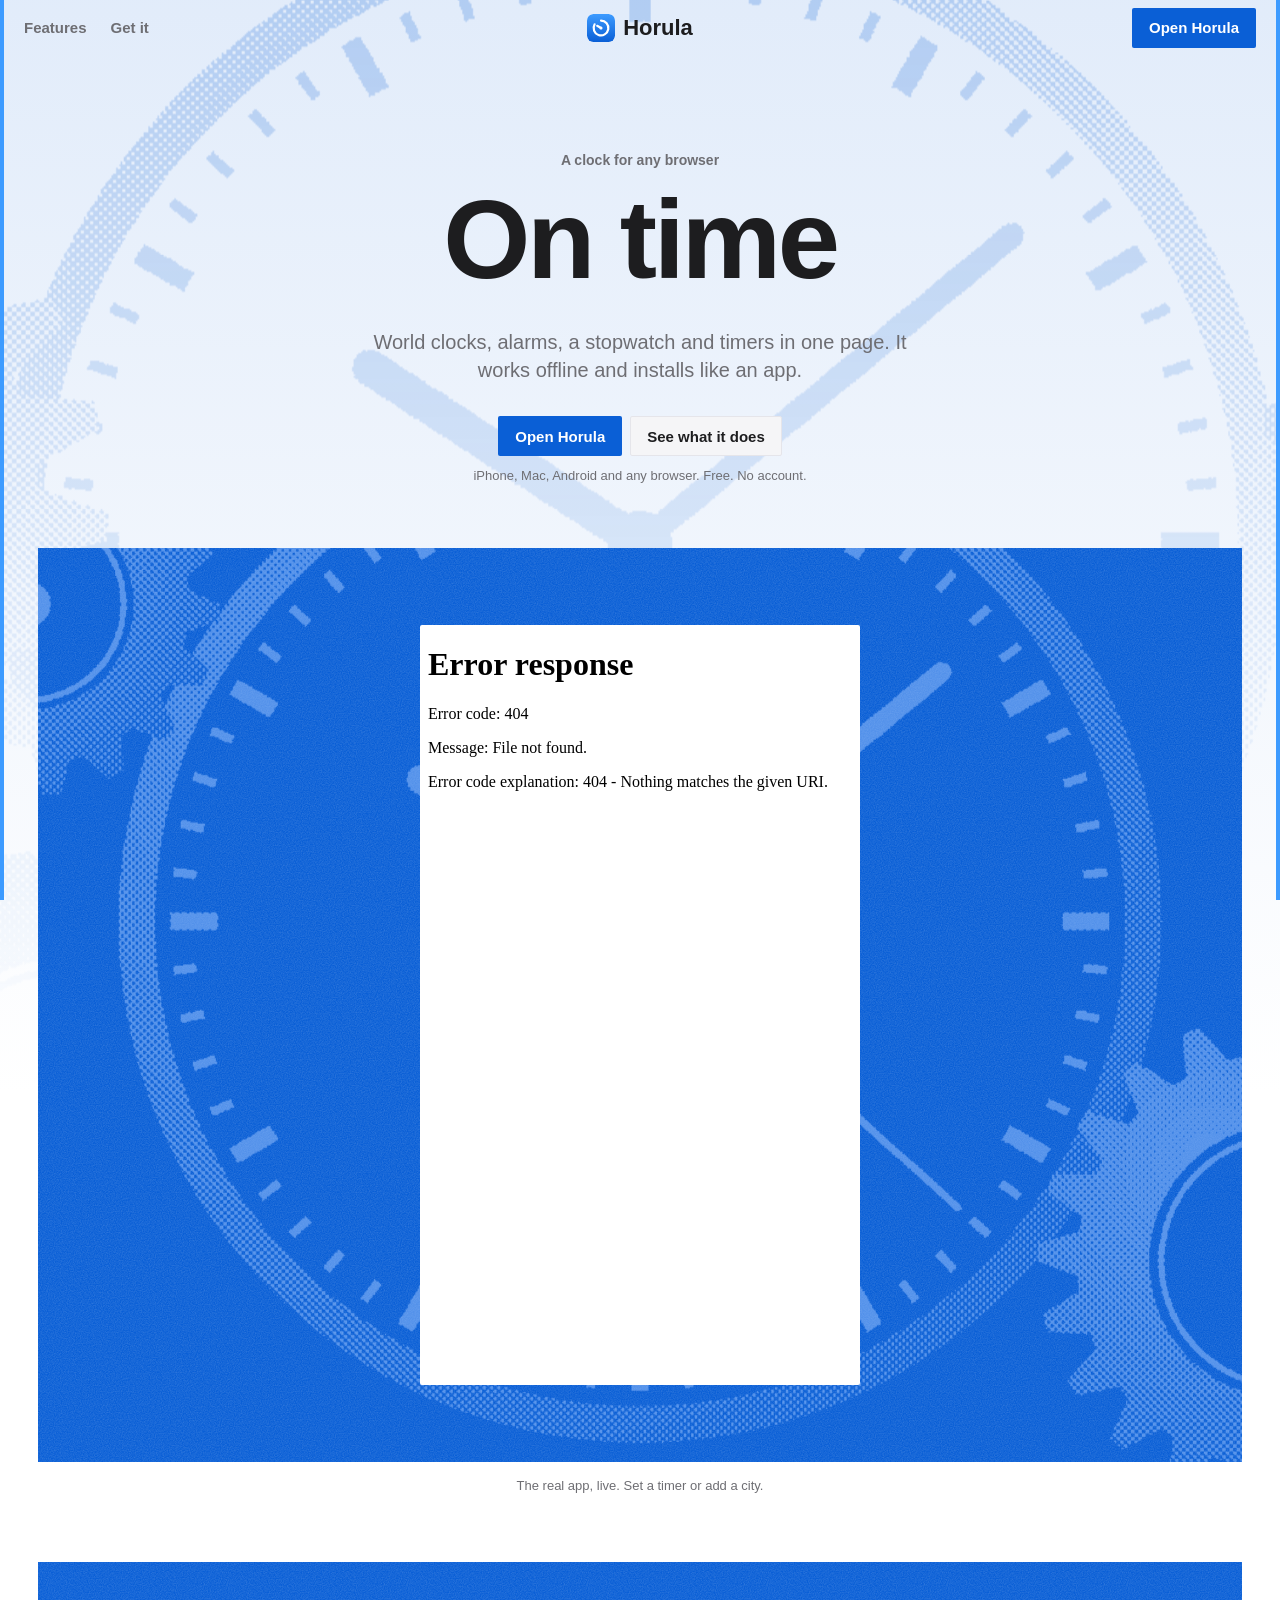
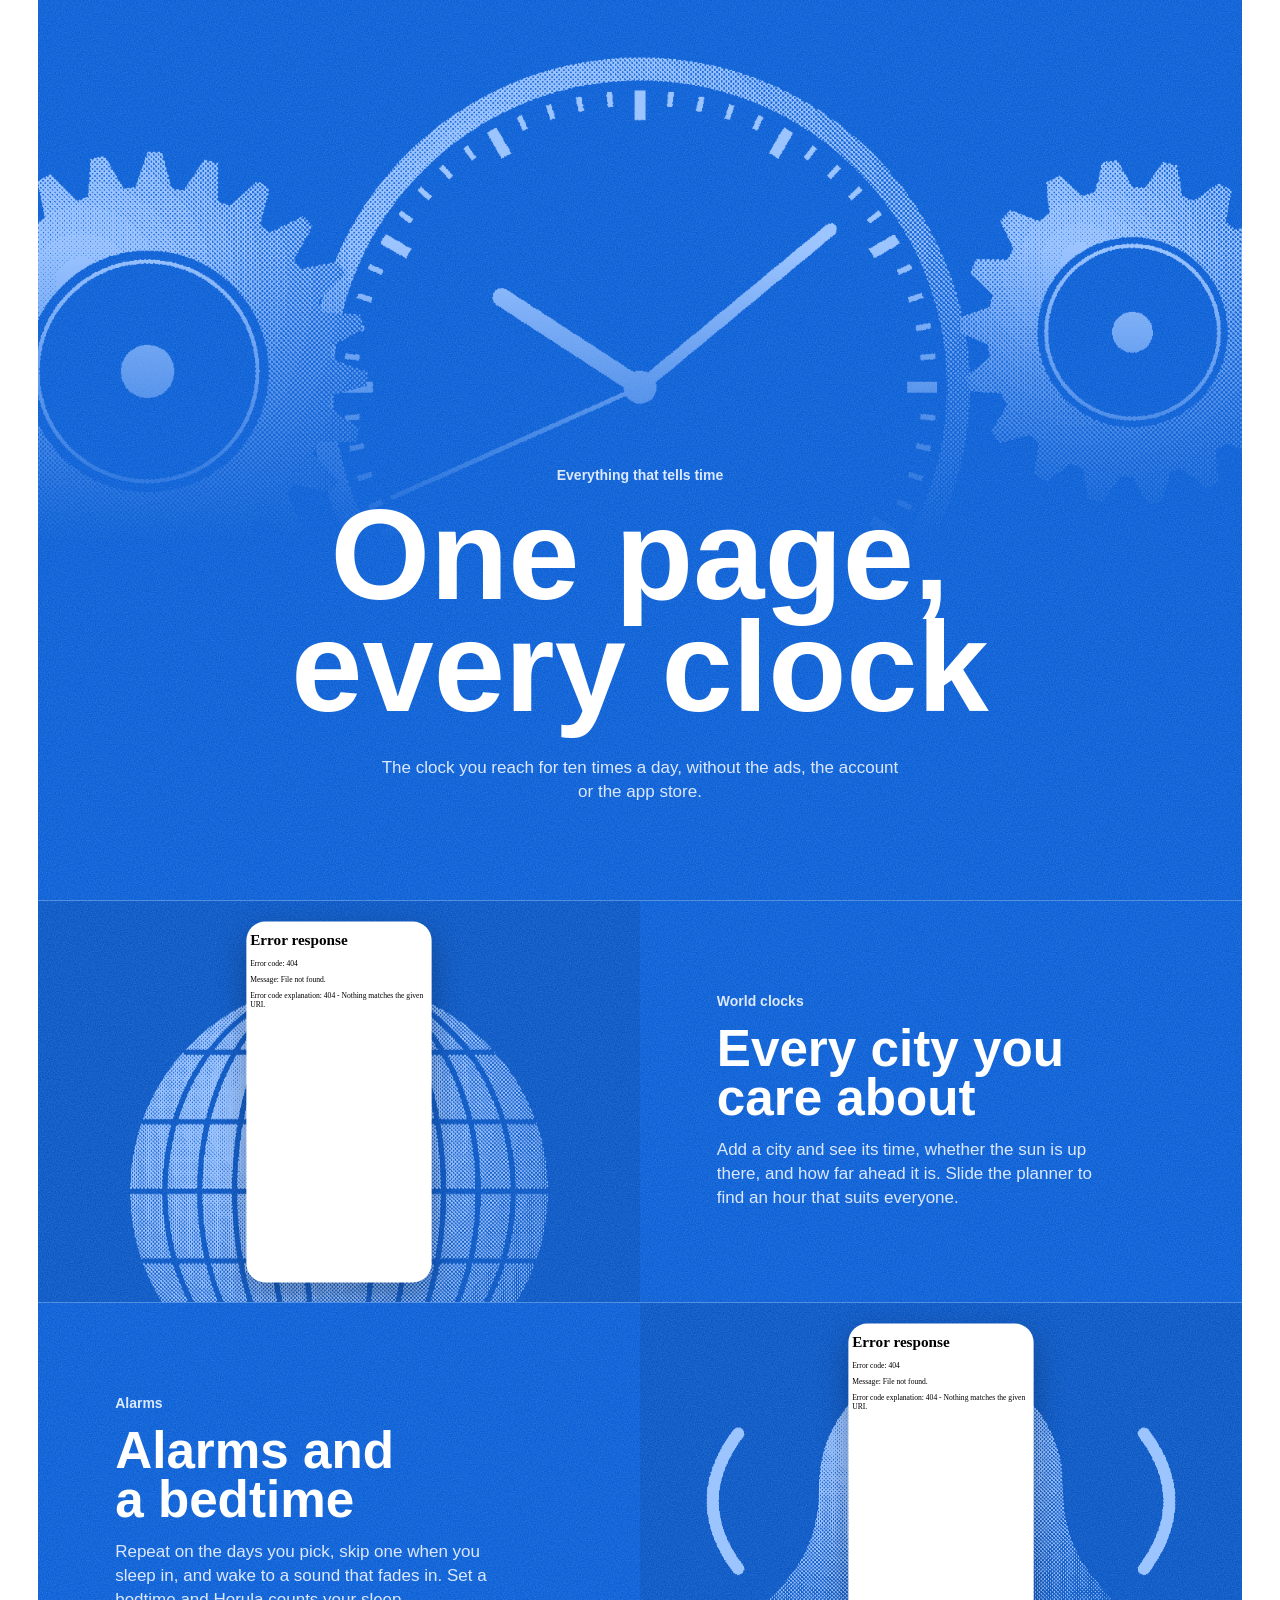
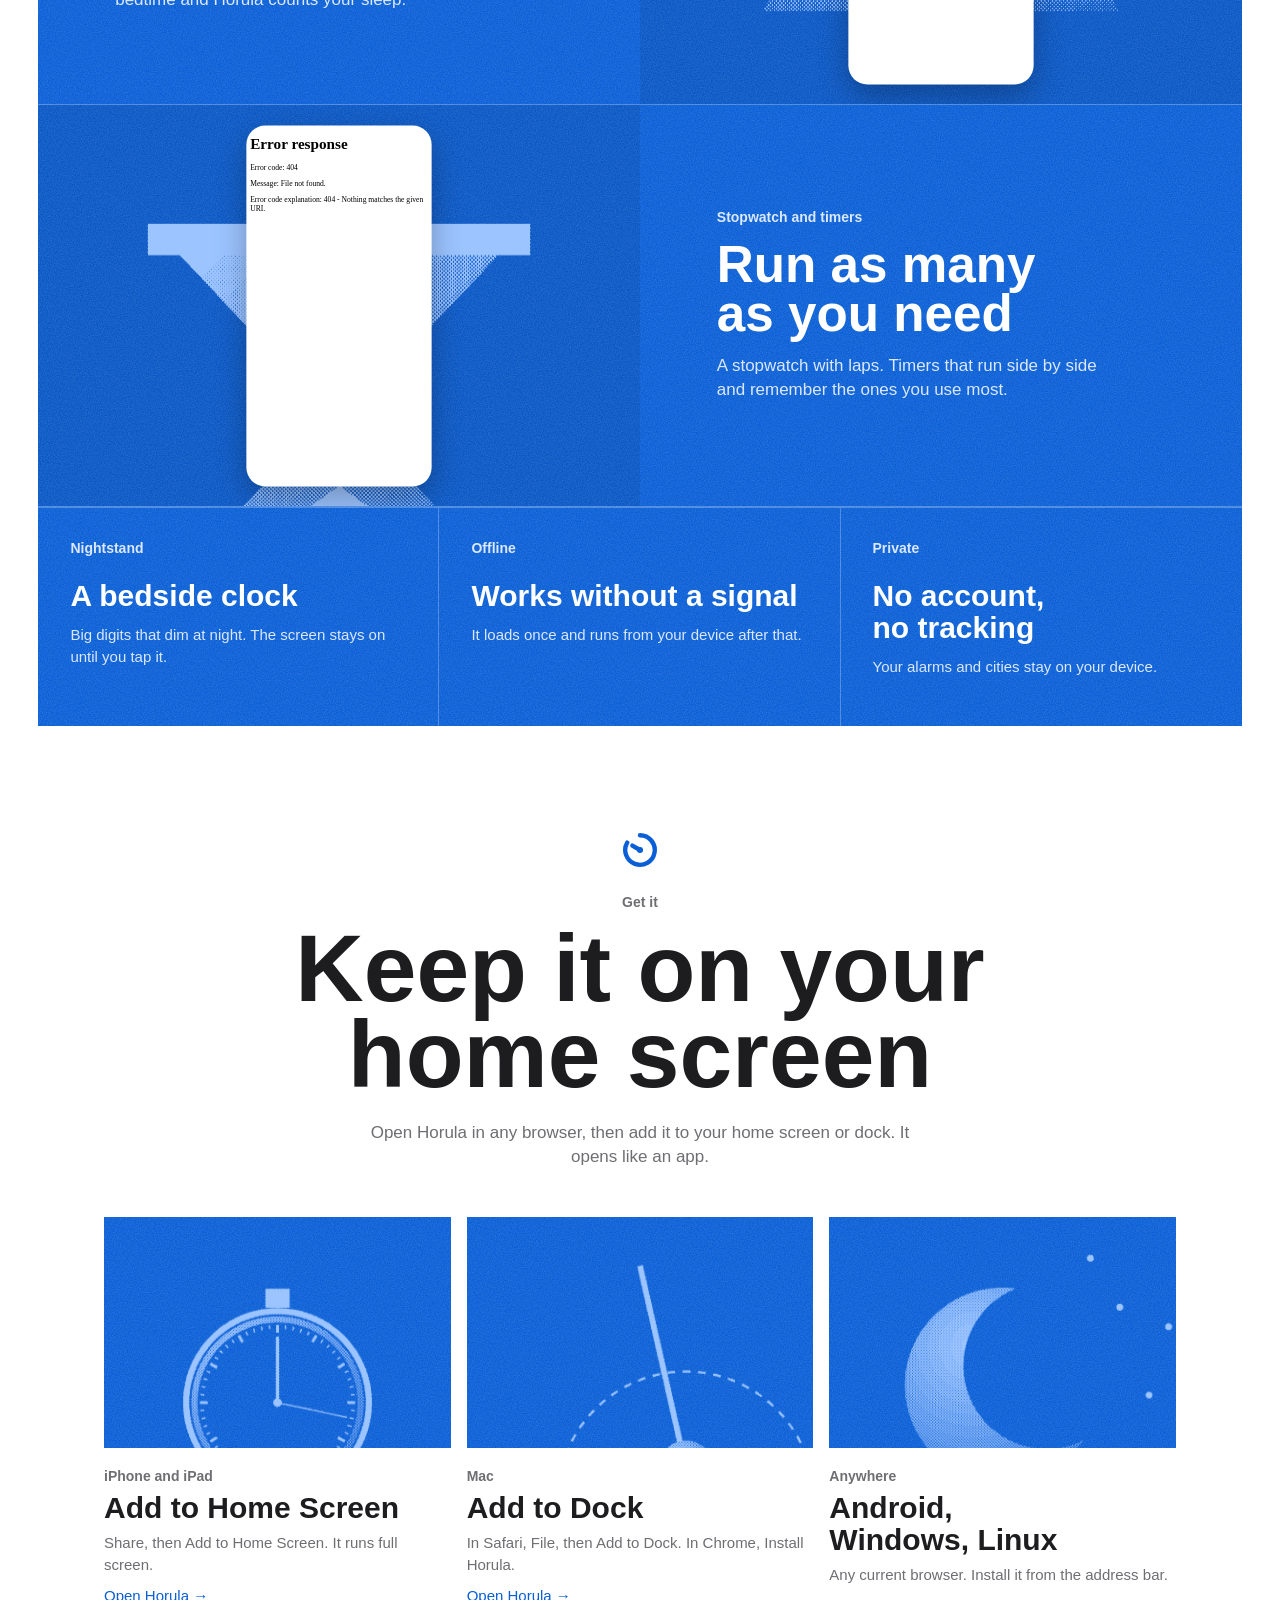
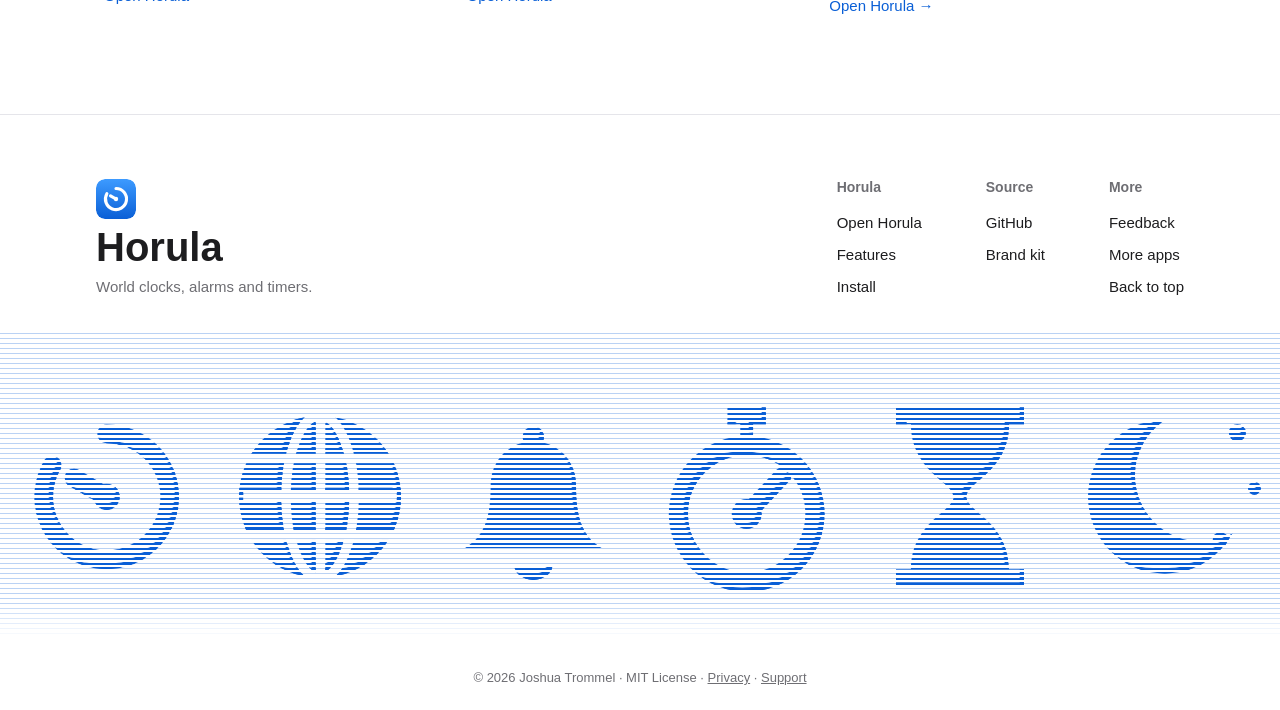
==== commit 3aca1685: "horula: native SwiftUI app for iPhone and Mac, privacy and support pages - apple/: one SwiftUI codeb" ====
--- a/index.html
+++ b/index.html
@@ -124,7 +124,7 @@
     <svg viewBox="0 0 1024 1024" class="glyph-mark"><path d="M512 242 A270 270 0 1 1 278 377" /><path d="M512 512 L372 431"/><circle cx="512" cy="512" r="56" stroke="none"/></svg>
   </div>
   </div>
-  <p class="legal">&copy; 2026 Joshua Trommel &middot; MIT License</p>
+  <p class="legal">&copy; 2026 Joshua Trommel &middot; MIT License &middot; <a href="privacy">Privacy</a> &middot; <a href="support">Support</a></p>
 </footer>
 
 <script>
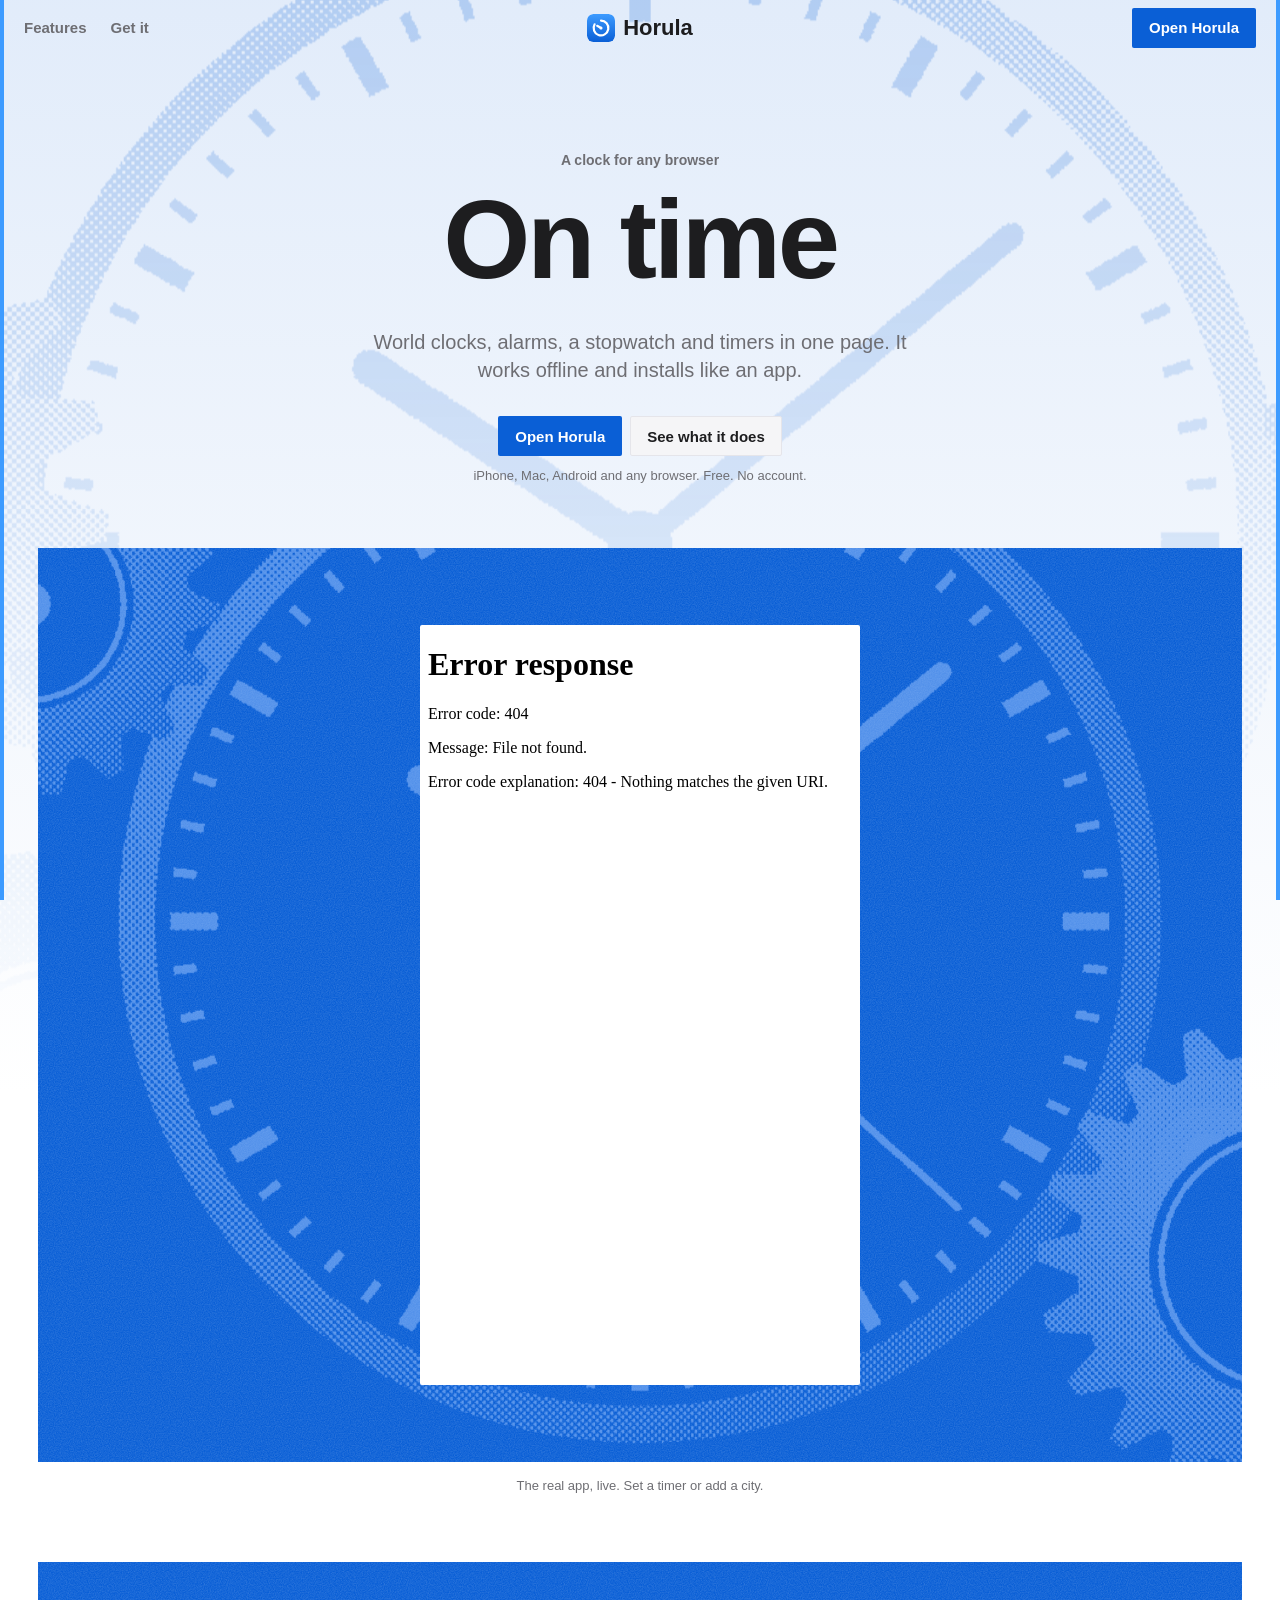
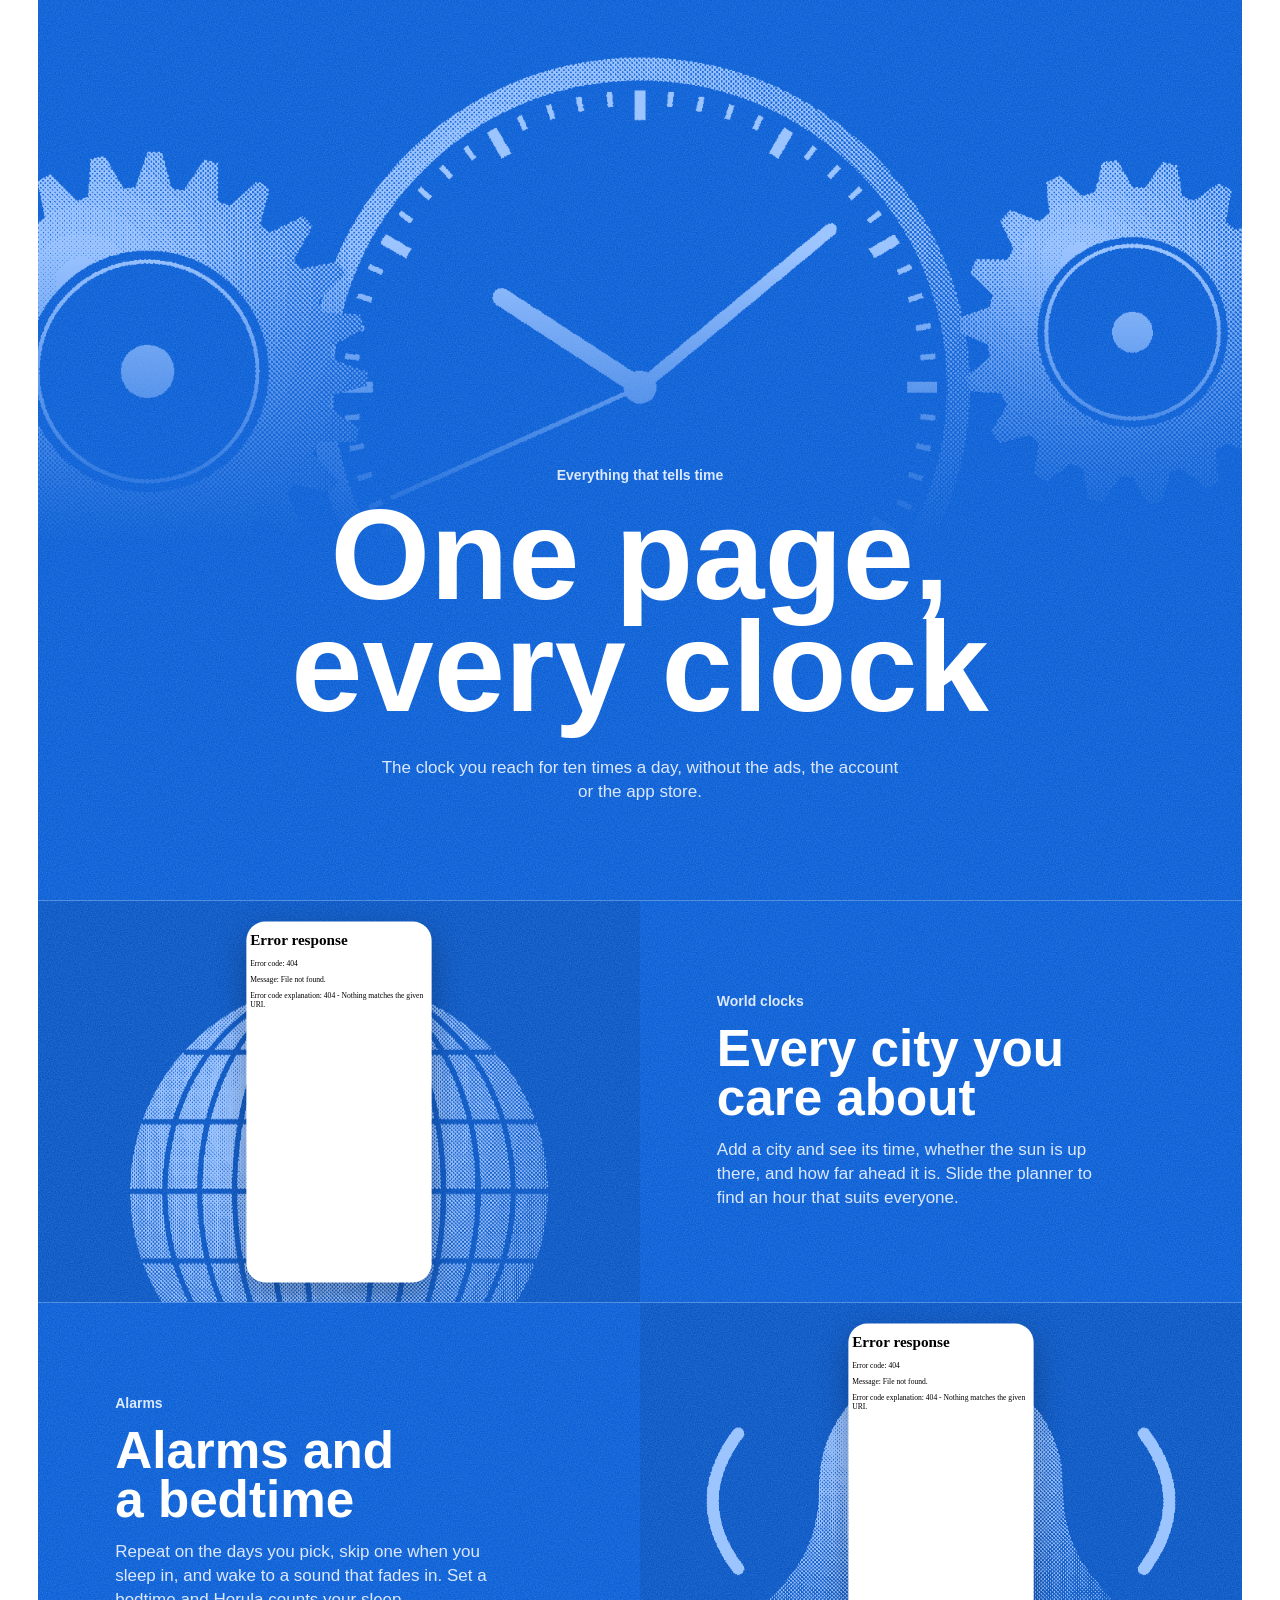
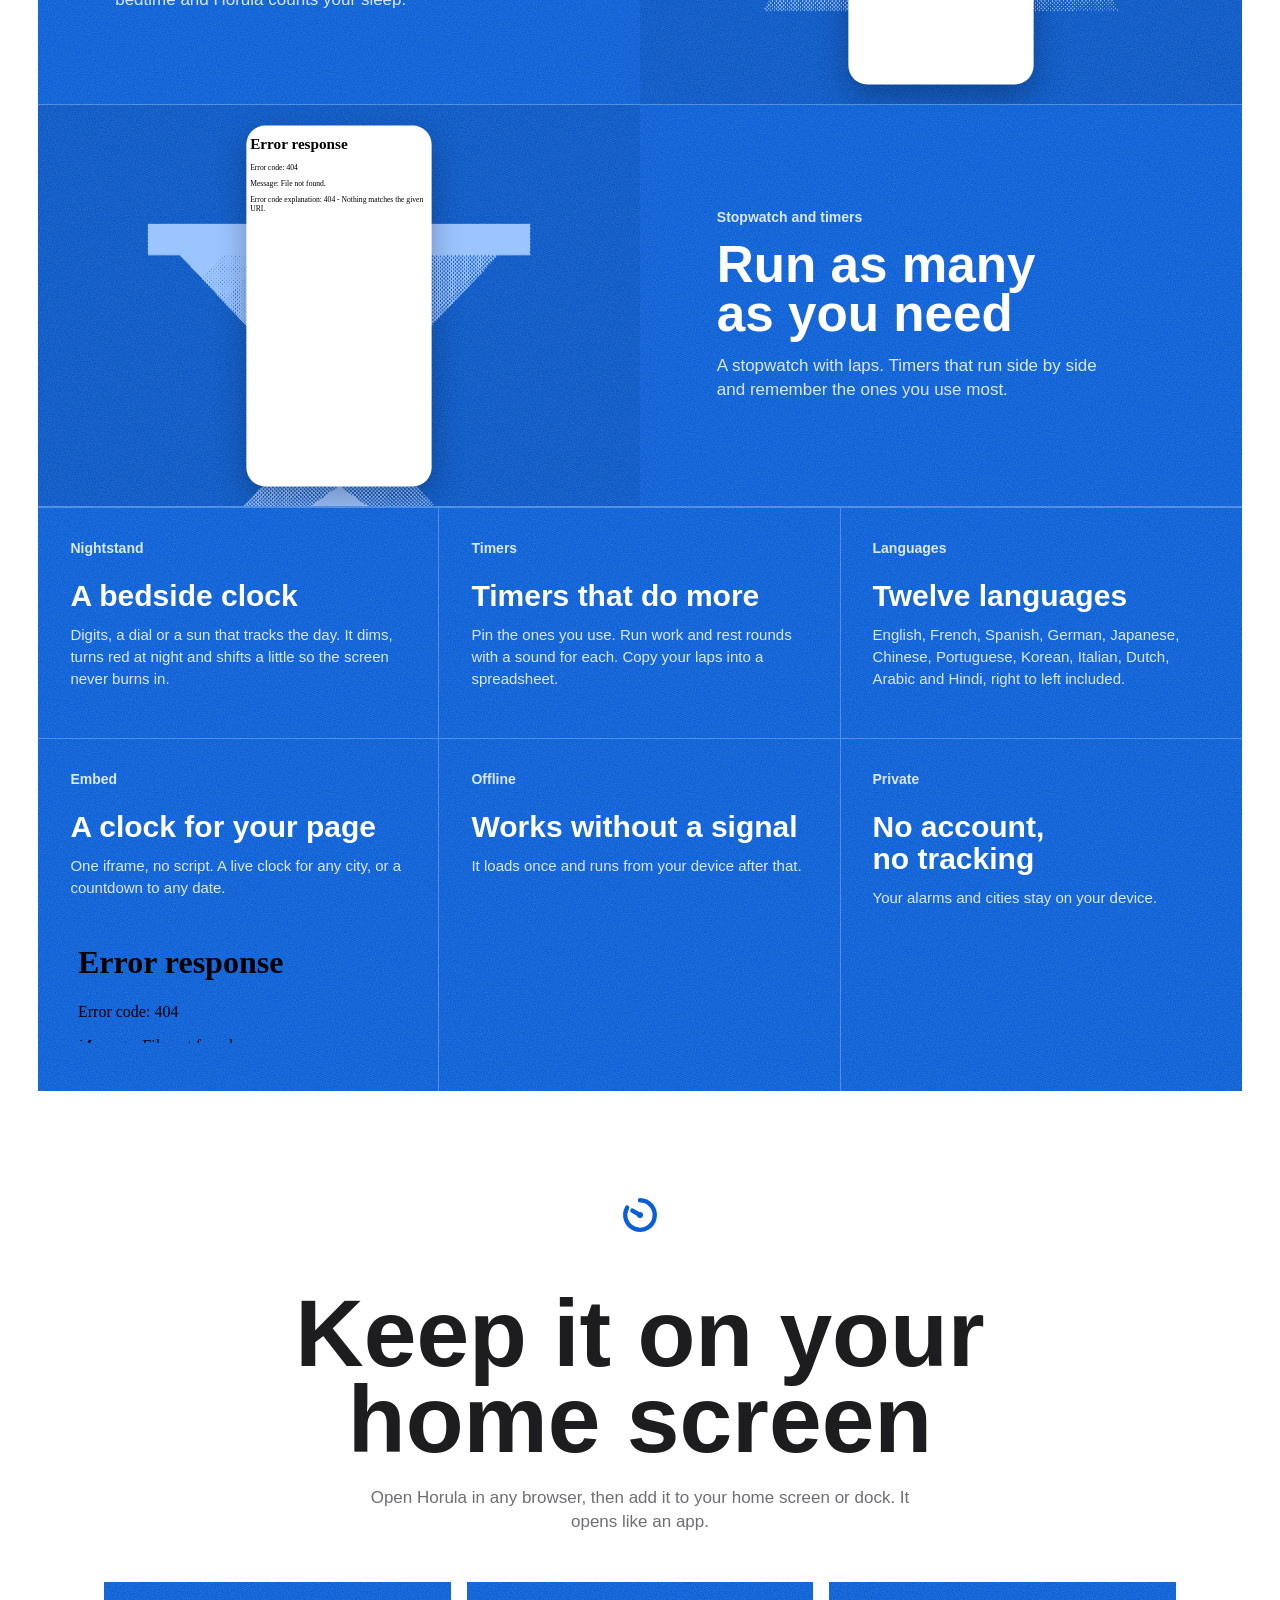
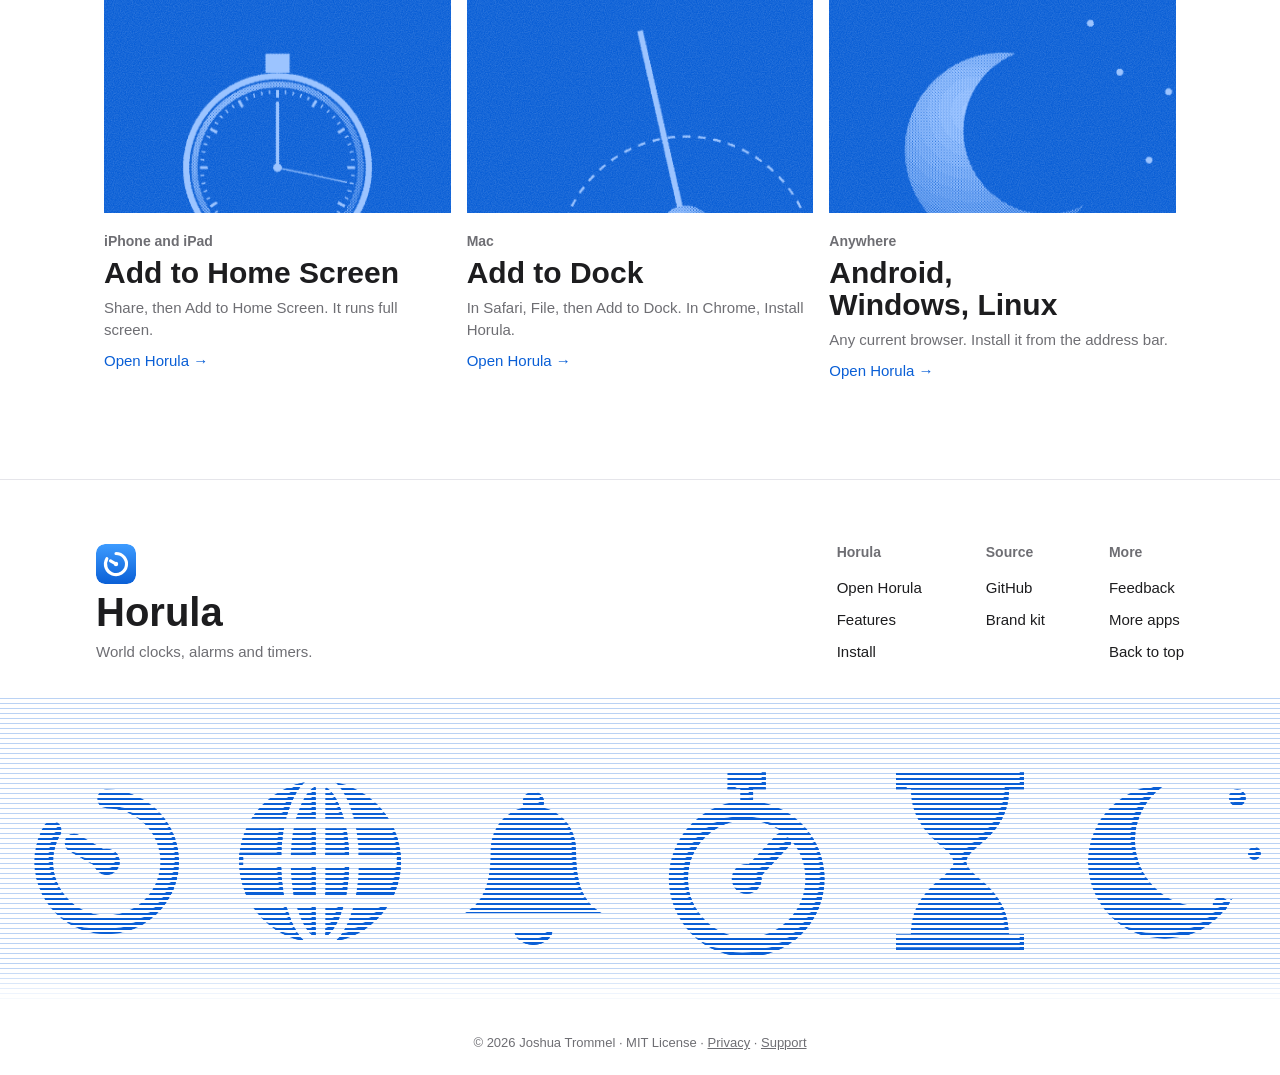
==== commit 5b8044bb: "horula 12.0.0: no location prompt, deferred scripts, steadier layout, landing and docs for v8 to v11" ====
--- a/index.html
+++ b/index.html
@@ -75,7 +75,10 @@
     <article class="frow reveal"><div class="art live" data-speed=".2" style="--img: url(art/timer.png)"><iframe class="demo-app" src="app?demo=stopwatch" title="Horula Stopwatch, playing by itself" tabindex="-1" loading="lazy"></iframe></div><div><p class="label">Stopwatch and timers</p><h3>Run as many as you need</h3><p>A stopwatch with laps. Timers that run side by side and remember the ones you use most.</p></div></article>
   </div>
   <div class="cells">
-    <article class="cell reveal"><p class="label">Nightstand</p><h3>A bedside clock</h3><p>Big digits that dim at night. The screen stays on until you tap it.</p></article>
+    <article class="cell reveal"><p class="label">Nightstand</p><h3>A bedside clock</h3><p>Digits, a dial or a sun that tracks the day. It dims, turns red at night and shifts a little so the screen never burns in.</p></article>
+    <article class="cell reveal"><p class="label">Timers</p><h3>Timers that do more</h3><p>Pin the ones you use. Run work and rest rounds with a sound for each. Copy your laps into a spreadsheet.</p></article>
+    <article class="cell reveal"><p class="label">Languages</p><h3>Twelve languages</h3><p>English, French, Spanish, German, Japanese, Chinese, Portuguese, Korean, Italian, Dutch, Arabic and Hindi, right to left included.</p></article>
+    <article class="cell reveal"><p class="label">Embed</p><h3>A clock for your page</h3><p>One iframe, no script. A live clock for any city, or a countdown to any date.</p><iframe class="embed" src="embed?city=Tokyo" title="A Horula clock for Tokyo, embedded" loading="lazy"></iframe></article>
     <article class="cell reveal"><p class="label">Offline</p><h3>Works without a signal</h3><p>It loads once and runs from your device after that.</p></article>
     <article class="cell reveal"><p class="label">Private</p><h3>No account, no tracking</h3><p>Your alarms and cities stay on your device.</p></article>
   </div>
--- a/landing.css
+++ b/landing.css
@@ -83,7 +83,8 @@
 .cell:nth-child(3n) { border-right: 0; }
 .cell:nth-last-child(-n+3) { border-bottom: 0; }
 .cell .label { margin-bottom: var(--sp-5); }
-.cell p:last-child { margin-top: var(--sp-3); color: var(--band-sub); font-size: 15px; line-height: 22px; }
+.cell iframe.embed { display: block; width: 100%; height: 120px; margin-top: var(--sp-5); border: 0; border-radius: var(--r-group); background: transparent; }
+.cell h3 + p { margin-top: var(--sp-3); color: var(--band-sub); font-size: 15px; line-height: 22px; }
 
 .sec { padding: var(--sp-9) 0; }
 .body { color: var(--sub); margin: var(--sp-5) auto 0; max-width: 560px; }
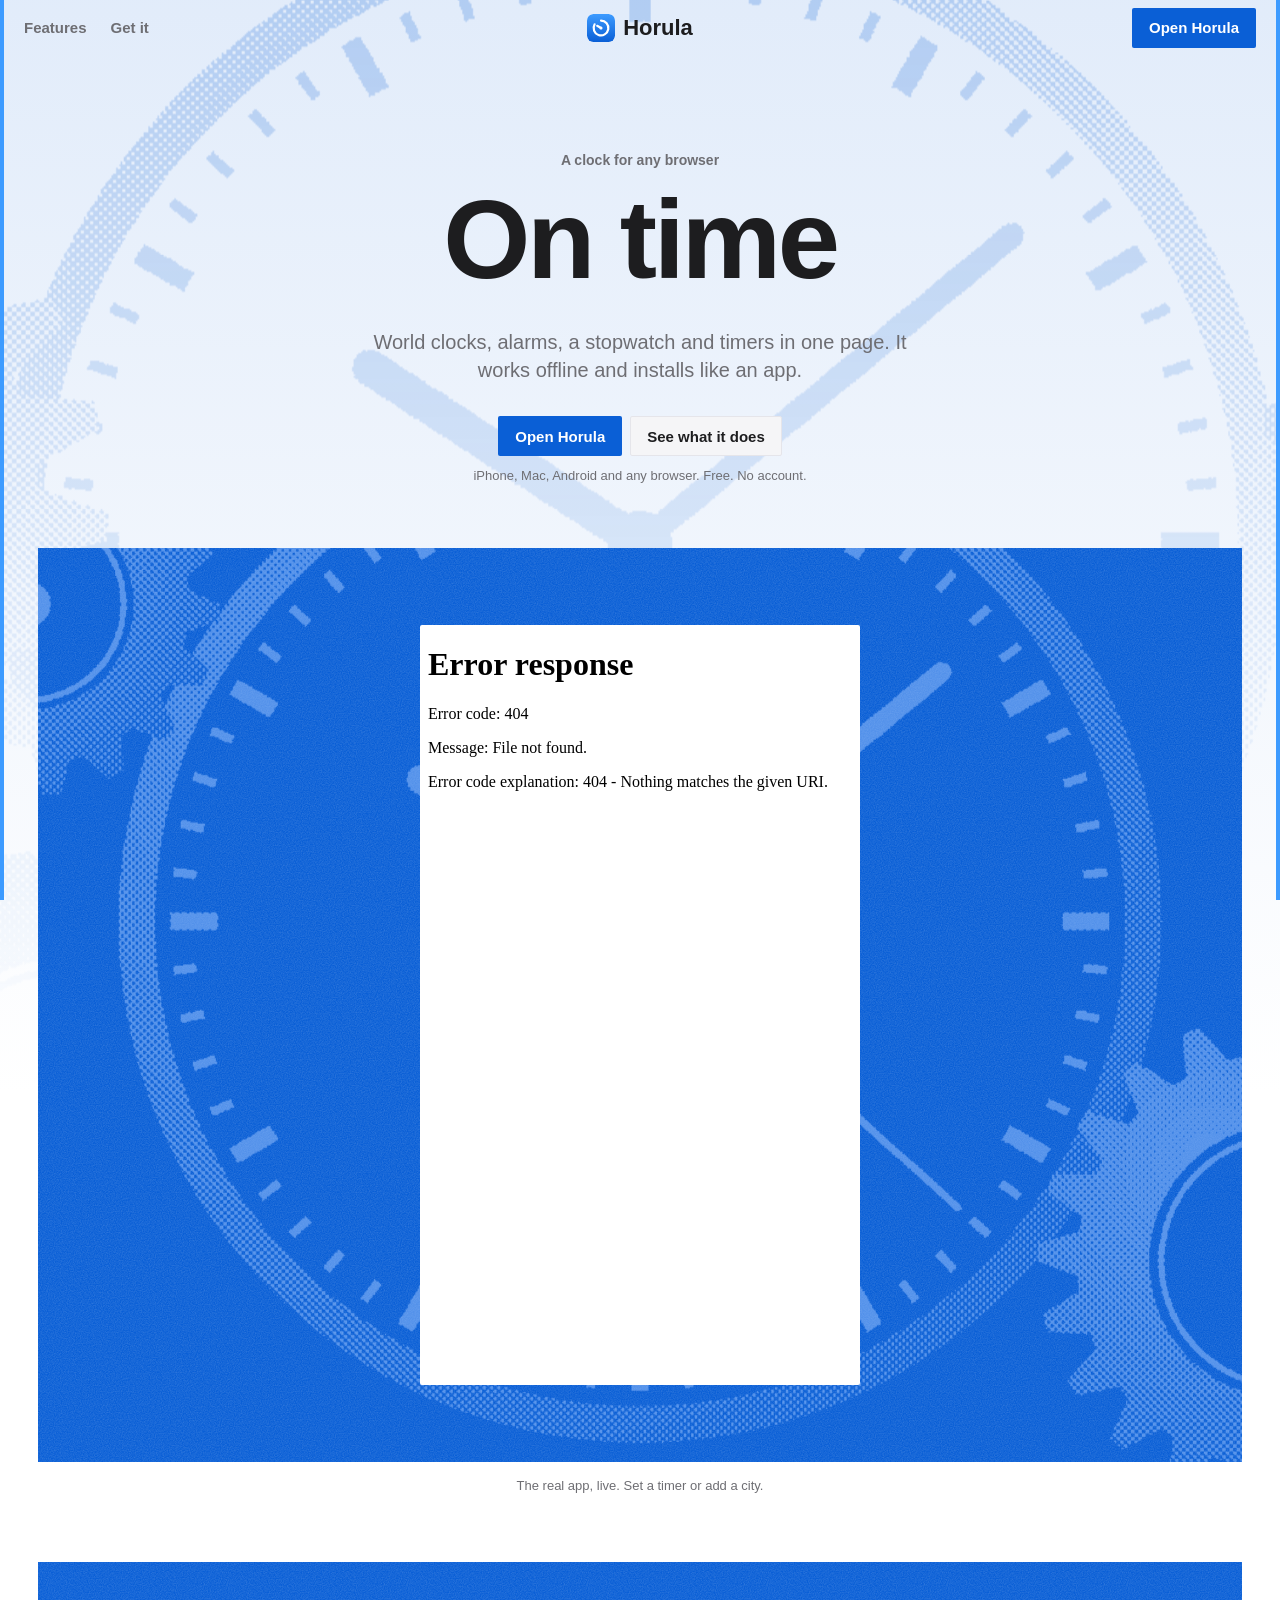
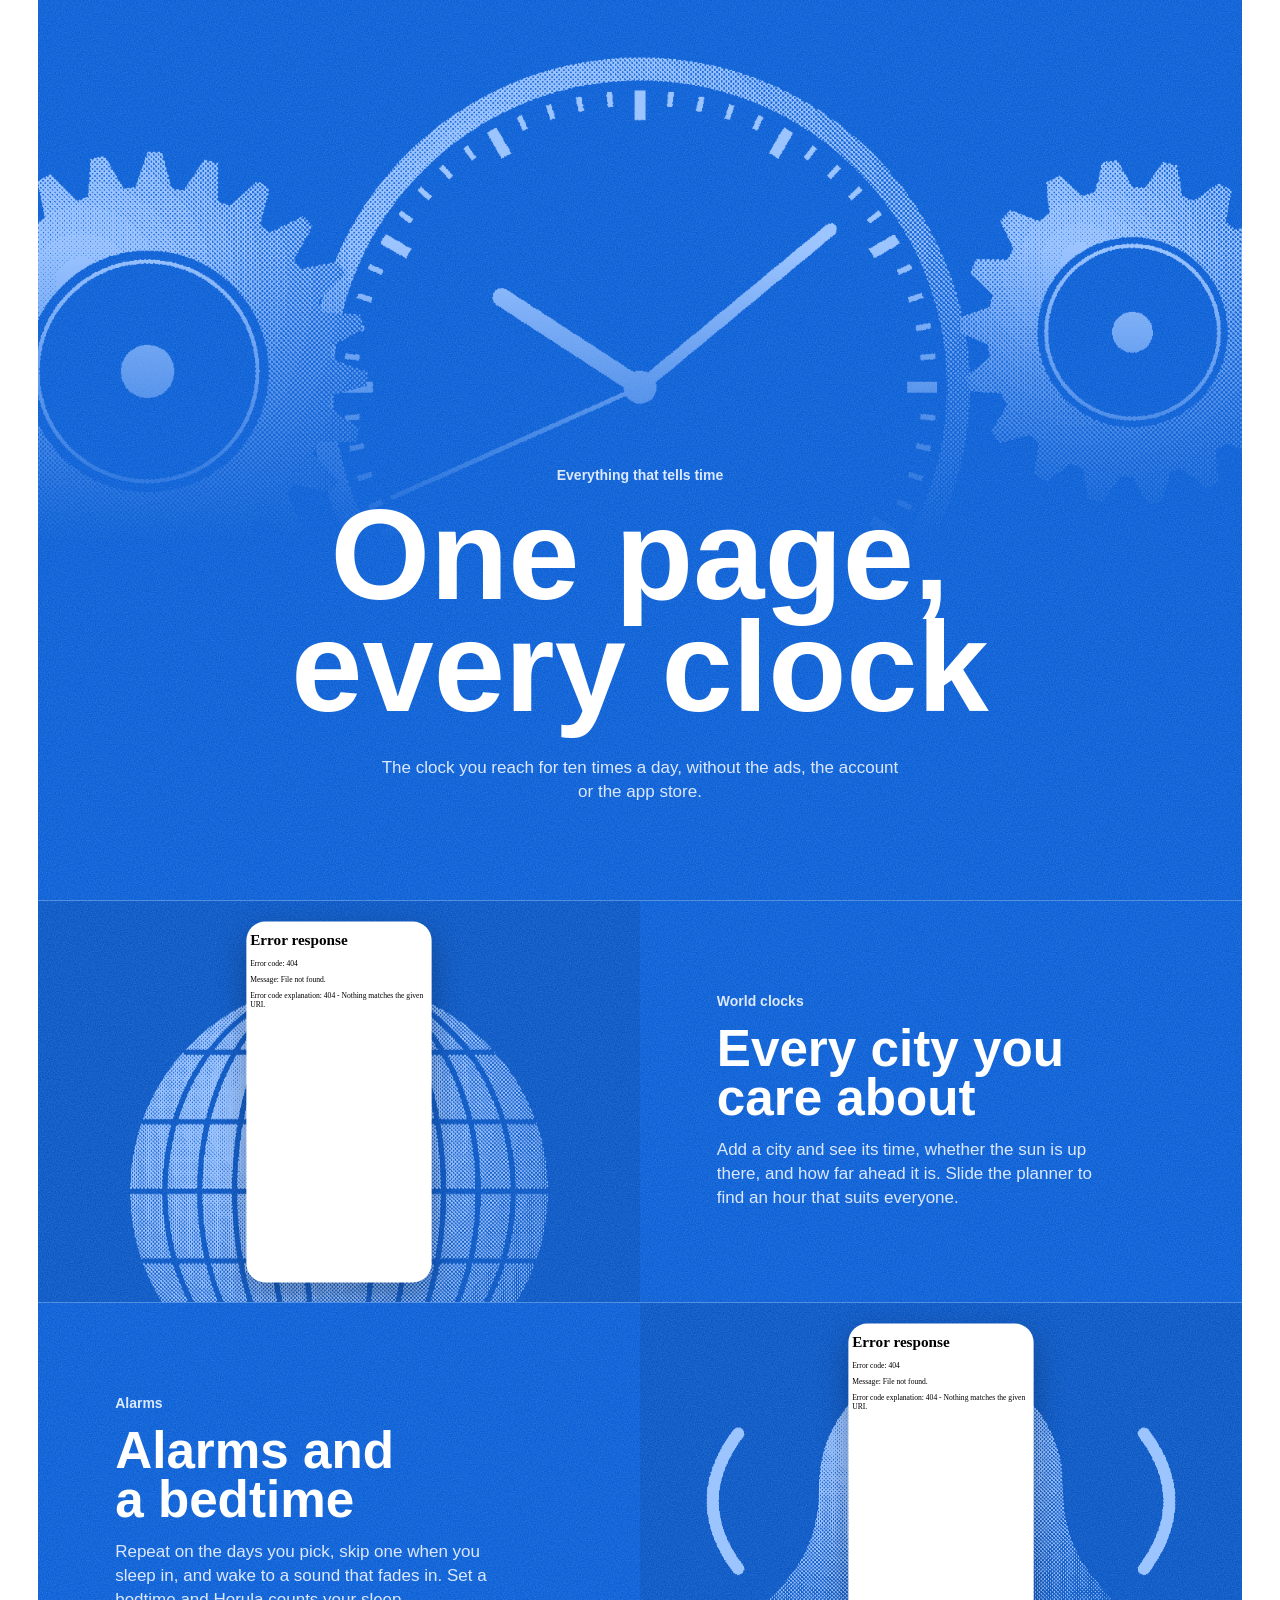
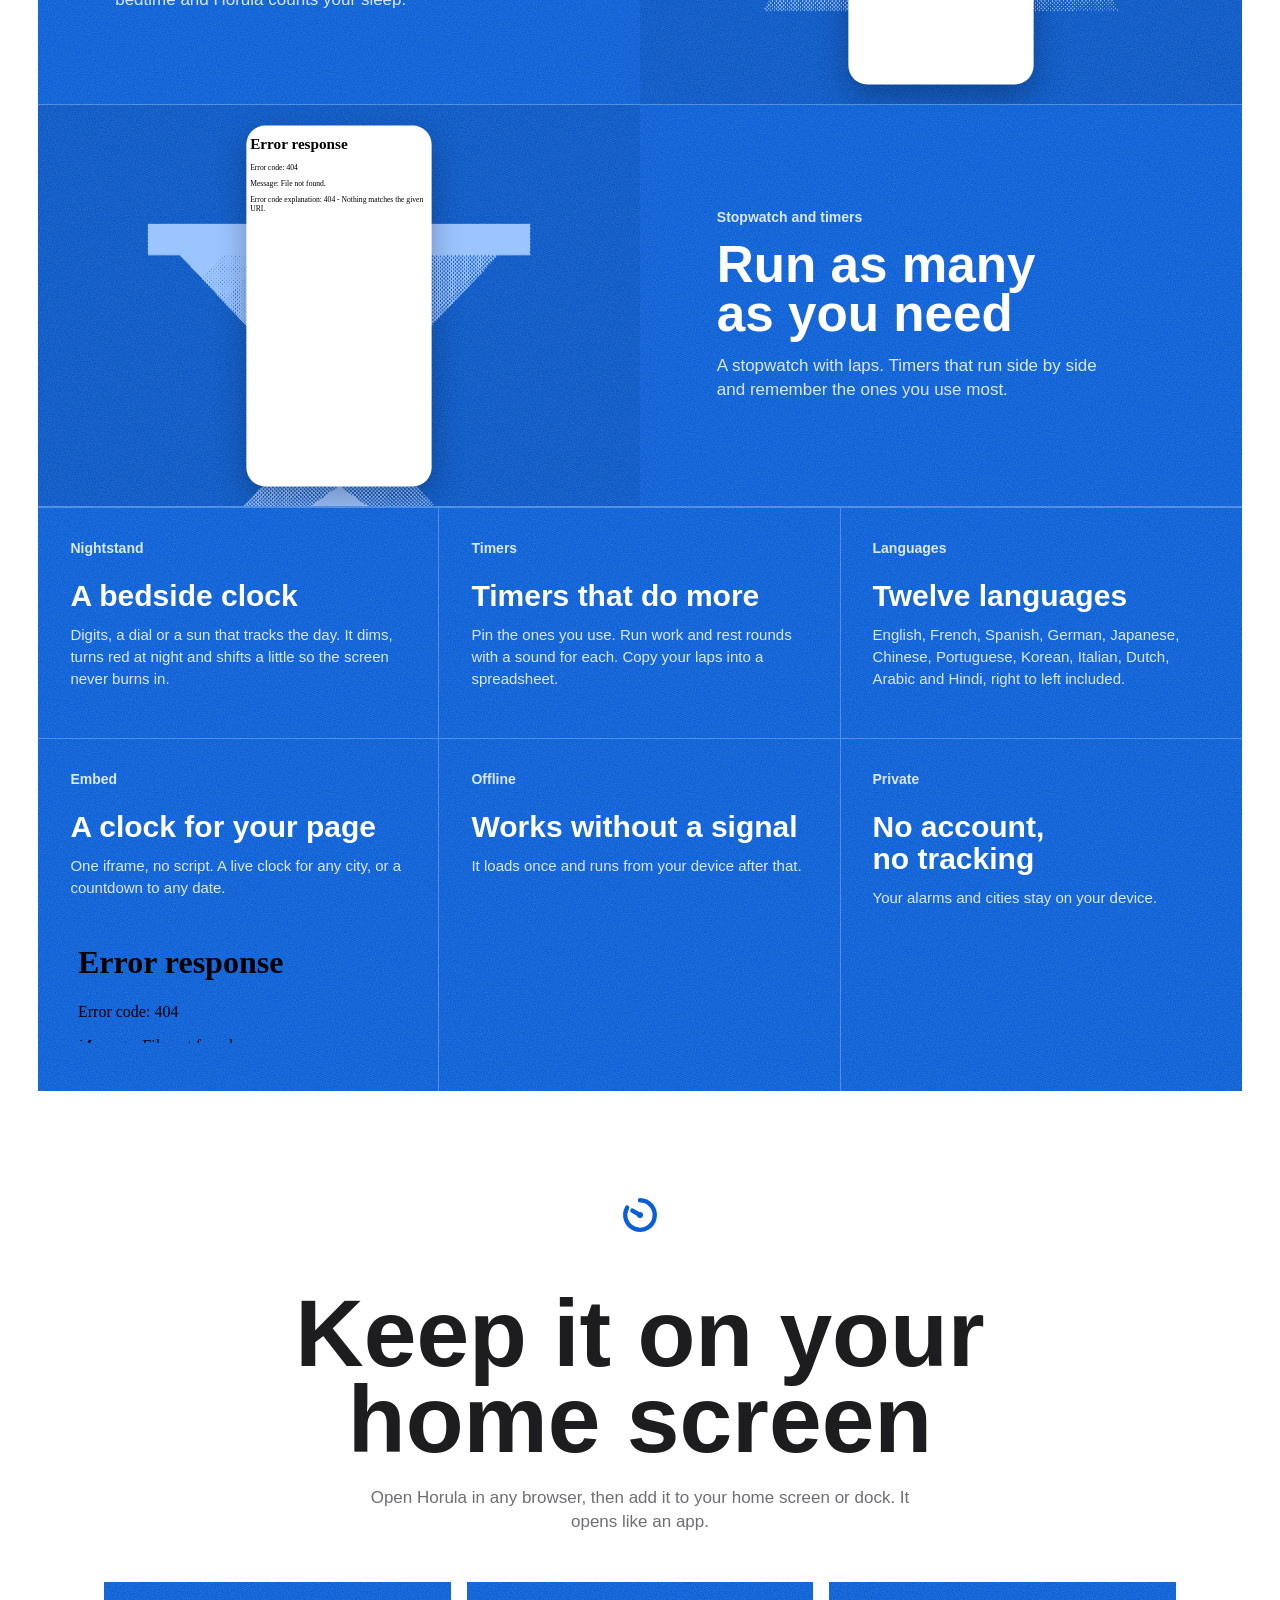
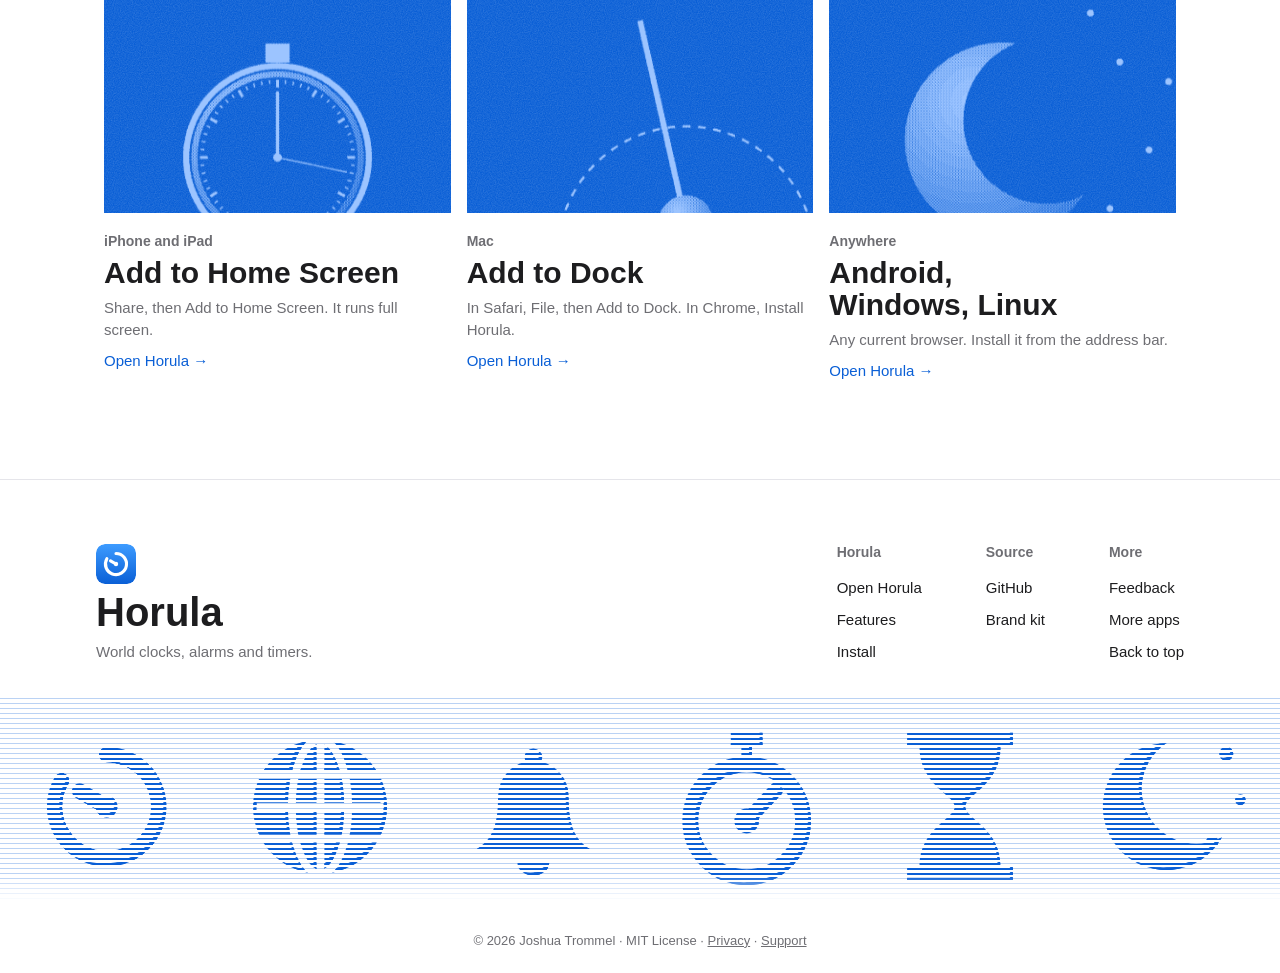
==== commit 6629af9b: "Landing: GitHub links point at the horula repo, not the old labs folder Co-Authored-By: Claude Opus " ====
--- a/index.html
+++ b/index.html
@@ -113,7 +113,7 @@
     <div class="foot-brand"><img src="icon.svg" alt="" width="40" height="40"><b>Horula</b><p>World clocks, alarms and timers.</p></div>
     <nav class="foot-cols" aria-label="Footer">
       <div><p class="label">Horula</p><a href="app">Open Horula</a><a href="#features">Features</a><a href="#get">Install</a></div>
-      <div><p class="label">Source</p><a href="https://github.com/nulljosh/labs/tree/main/horula">GitHub</a><a href="https://github.com/nulljosh/labs/blob/main/horula/brand/BRAND.md">Brand kit</a></div>
+      <div><p class="label">Source</p><a href="https://github.com/nulljosh/horula">GitHub</a><a href="https://github.com/nulljosh/horula/blob/main/brand/BRAND.md">Brand kit</a></div>
       <div><p class="label">More</p><a href="mailto:trommatic@icloud.com?subject=Horula">Feedback</a><a href="https://jaybulb.com">More apps</a><a href="#top">Back to top</a></div>
     </nav>
   </div>
--- a/landing.css
+++ b/landing.css
@@ -110,7 +110,7 @@
 .foot-cols a { color: var(--text); text-decoration: none; font-size: 15px; }
 .foot-cols a:hover { color: var(--accent); }
 .word-band { color: var(--accent); position: relative; width: 100vw; margin: var(--sp-6) 0 0 calc(50% - 50vw); }
-.word-band.live { height: clamp(160px, 24vw, 340px); }
+.word-band.live { height: clamp(120px, 16vw, 220px); }
 .word-canvas { position: absolute; inset: 0; width: 100%; height: 100%; display: none; }
 .word-band.live .word-canvas { display: block; }
 .word-band.live .glyphs { display: none; }
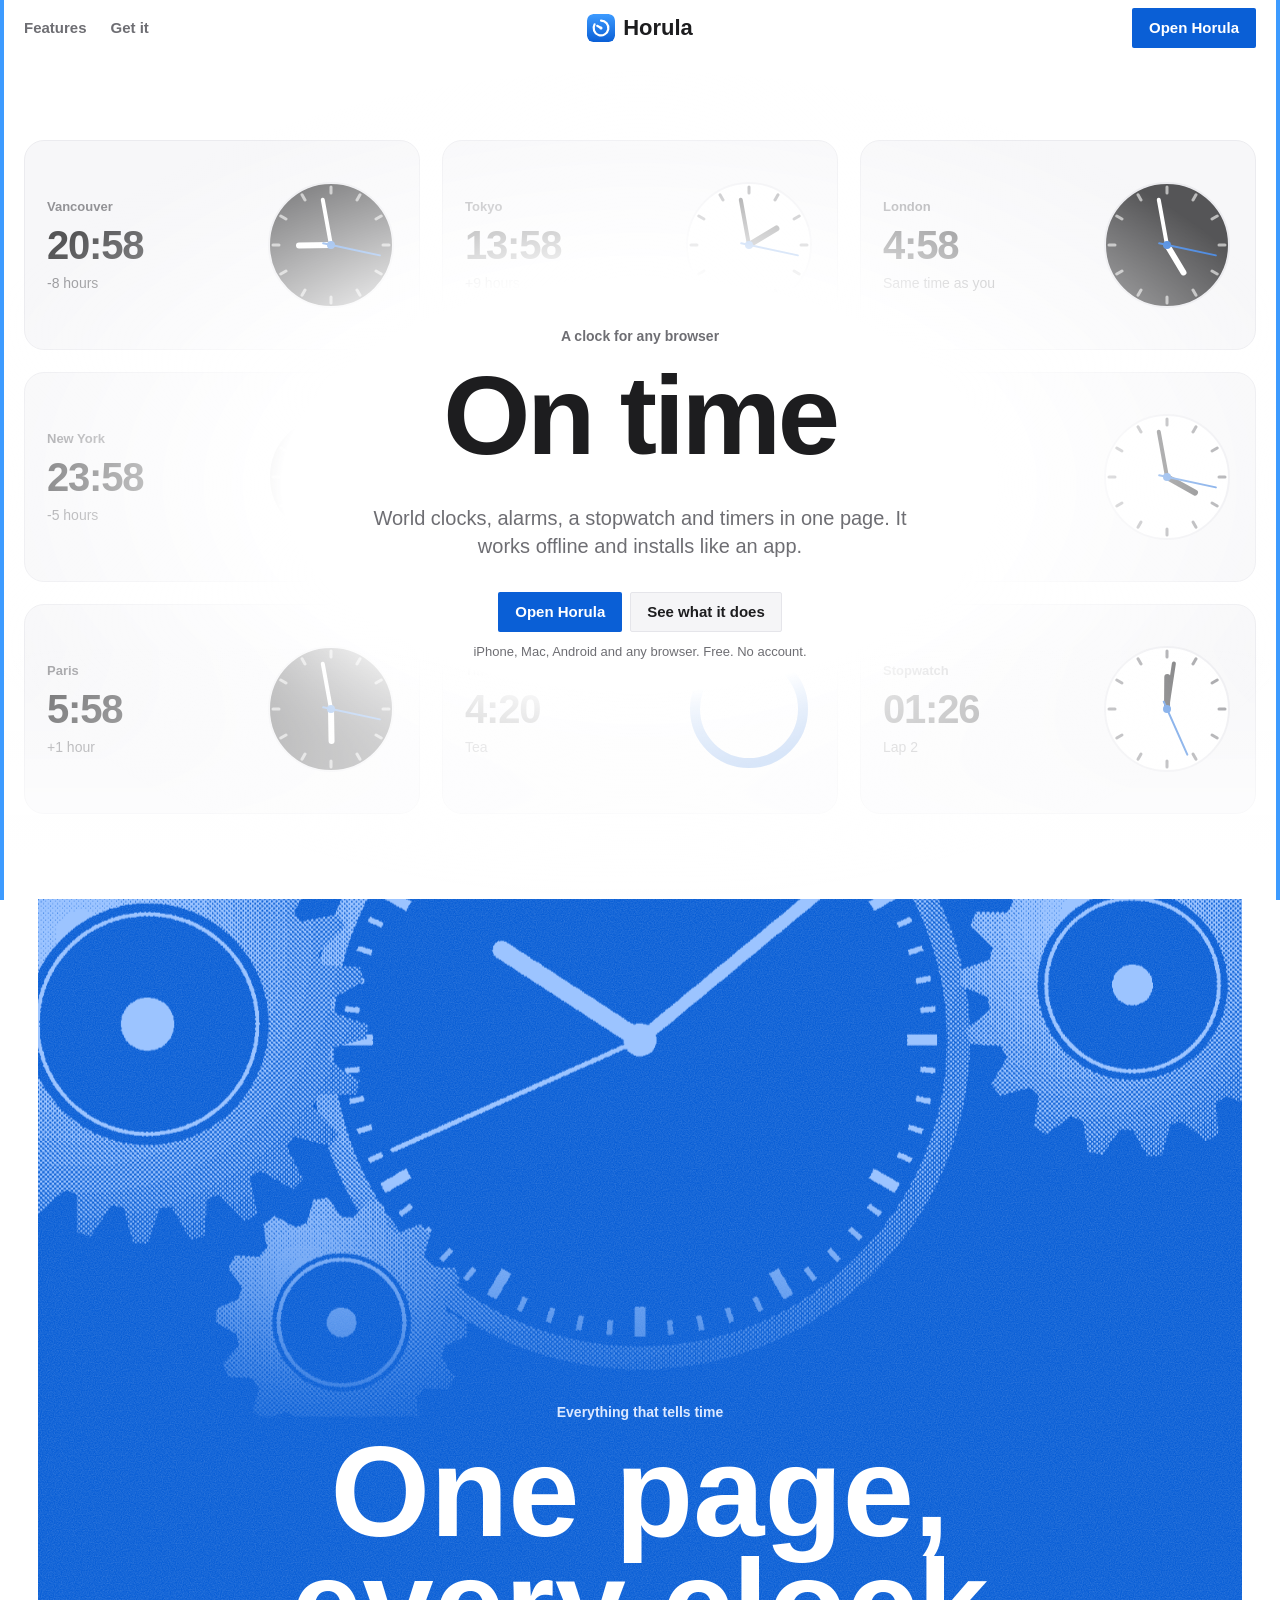
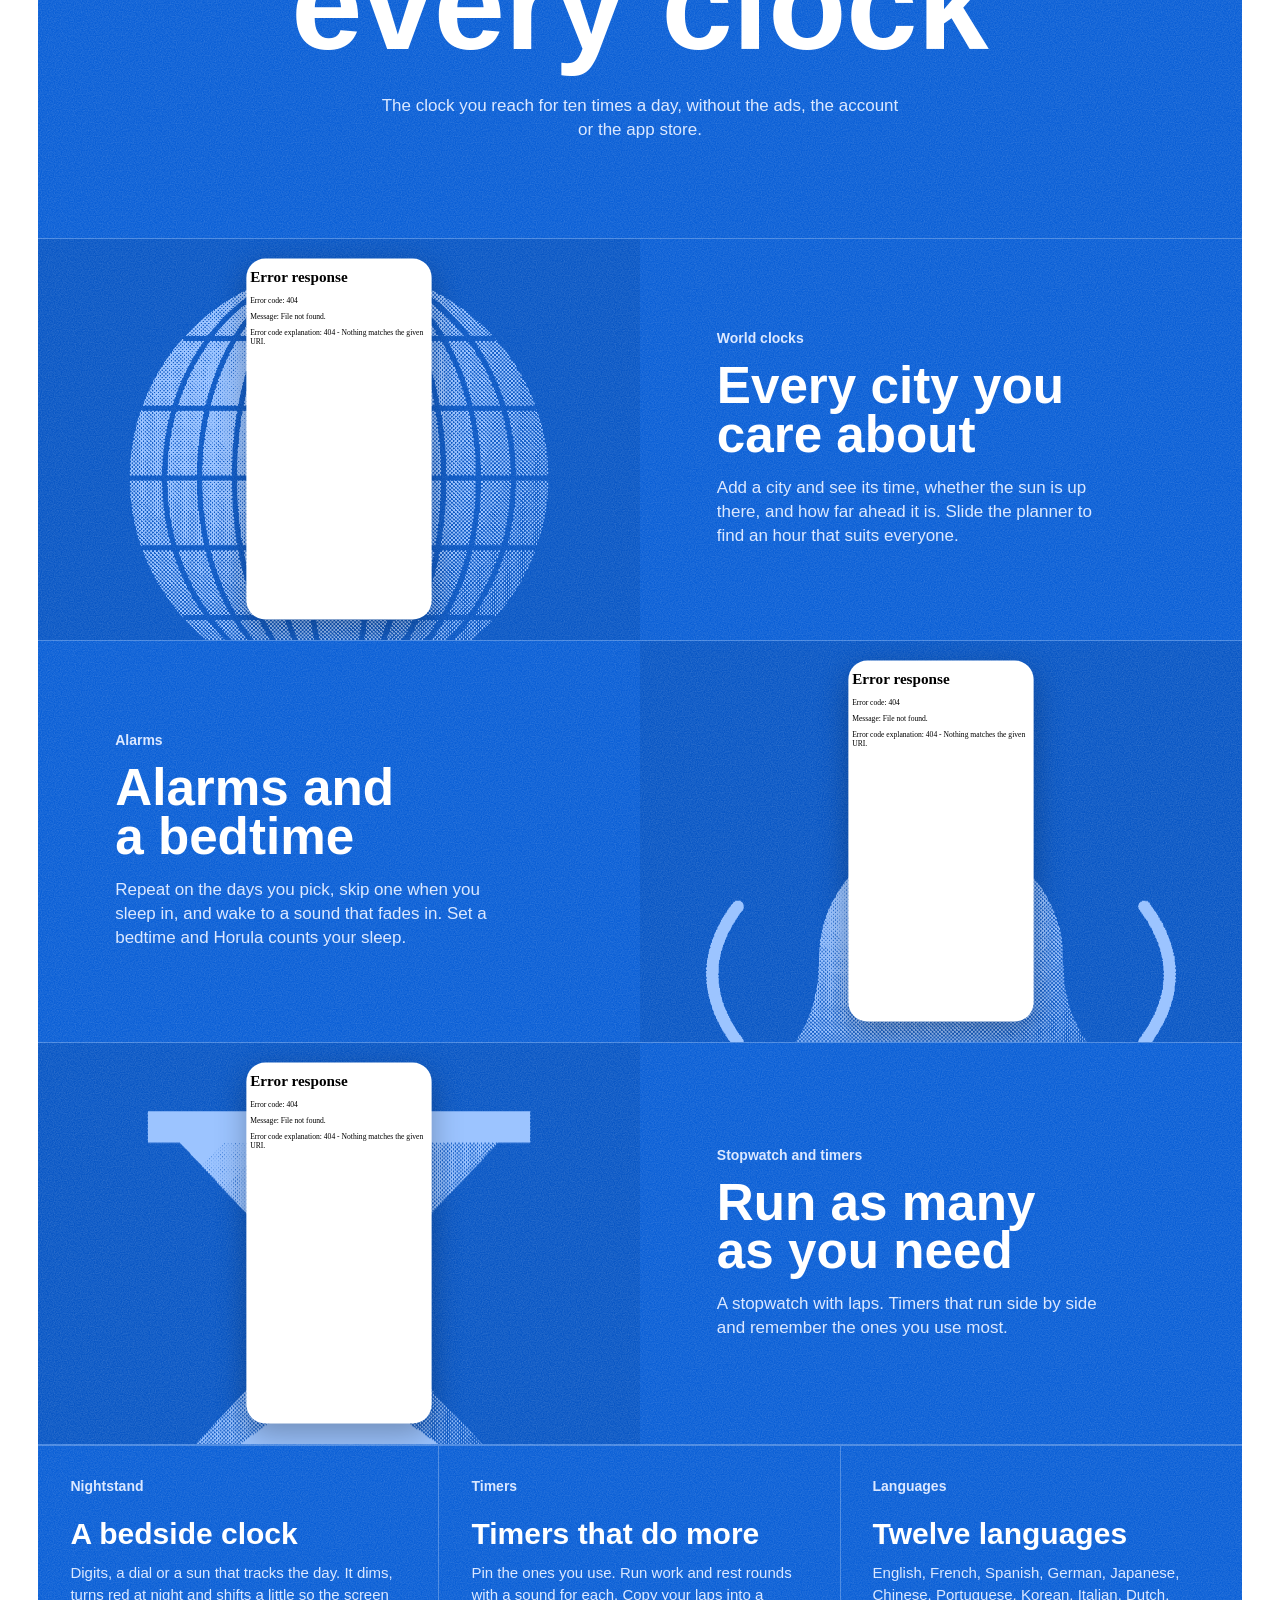
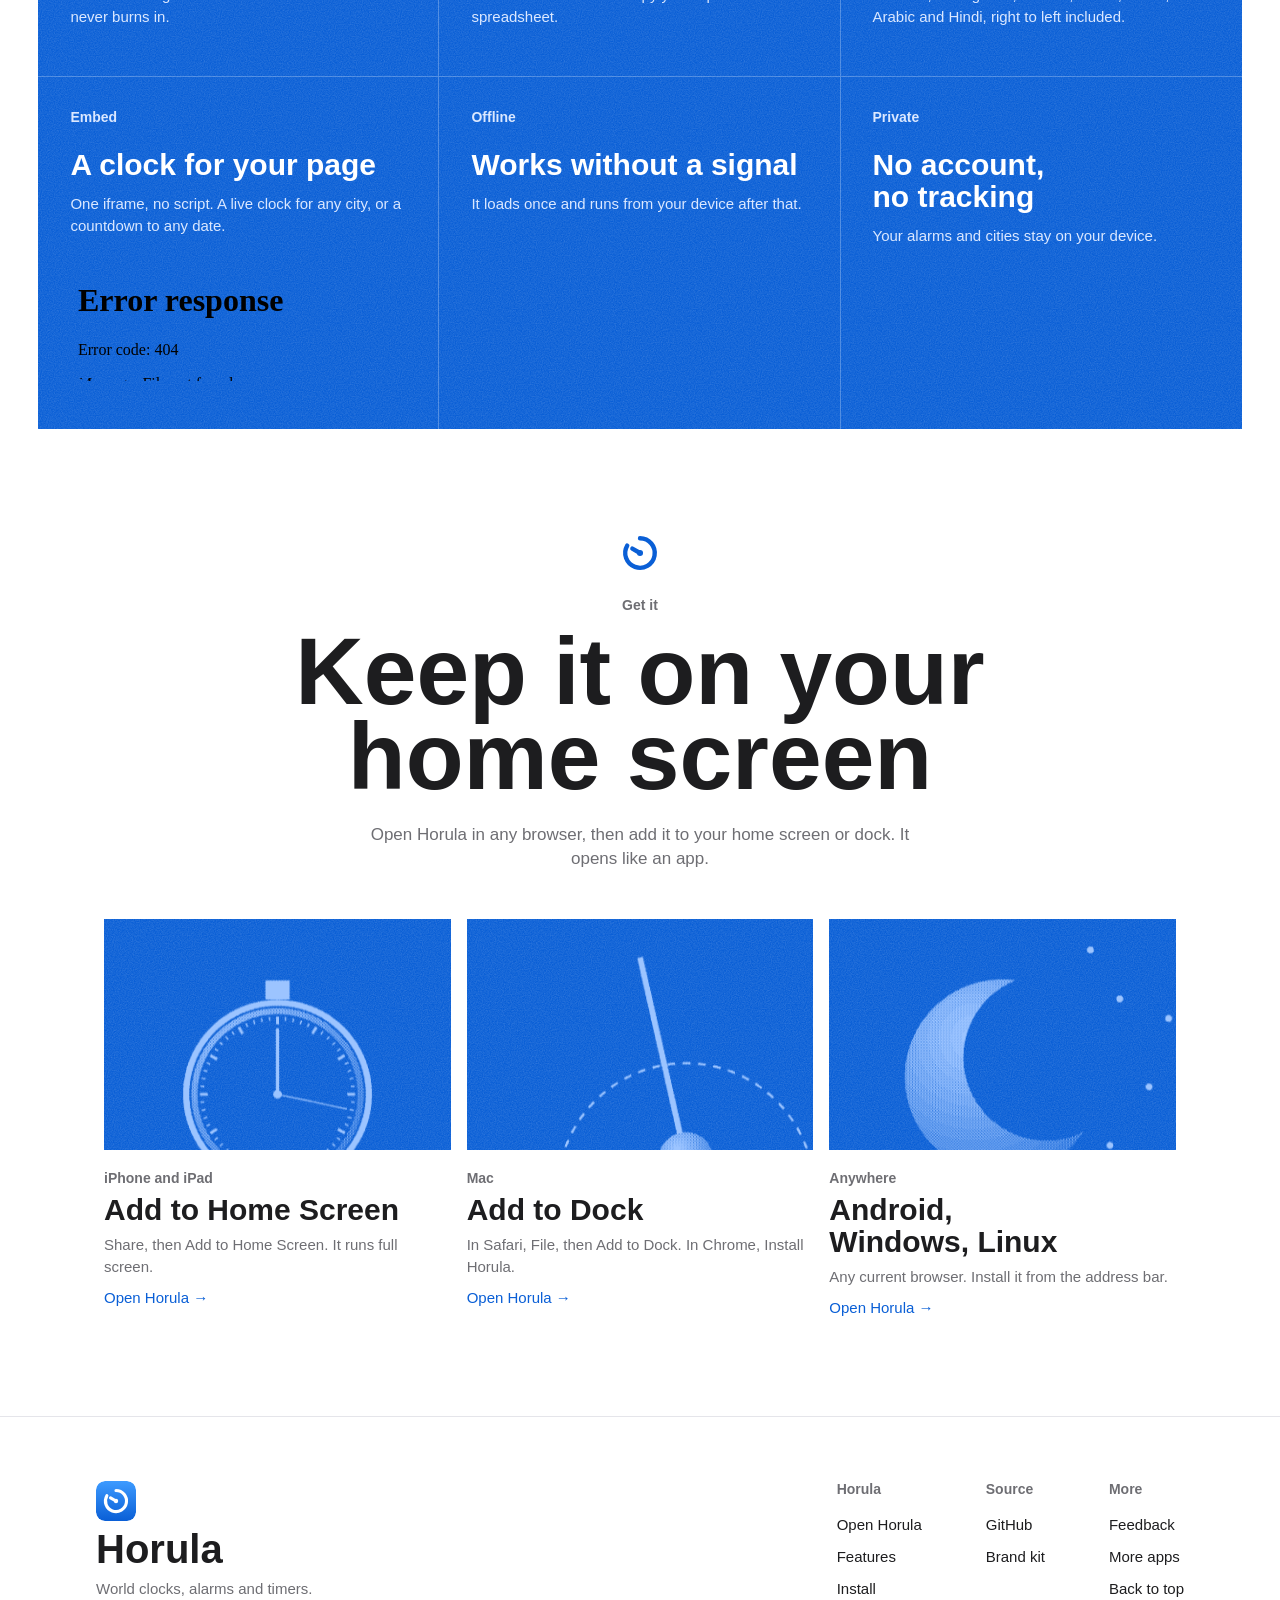
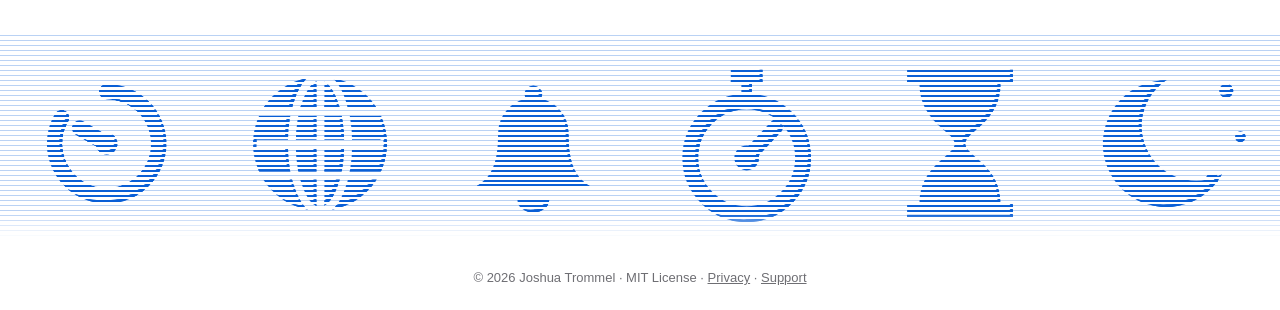
==== commit 61271a3e: "Landing: live clocks behind the hero, app window removed World clocks on the real time in each city," ====
--- a/index.html
+++ b/index.html
@@ -22,6 +22,7 @@
 <meta name="twitter:card" content="summary_large_image">
 <link rel="stylesheet" href="tokens.css">
 <link rel="stylesheet" href="landing.css">
+<link rel="stylesheet" href="hero.css?v=1">
 </head>
 <body>
 
@@ -39,8 +40,8 @@
 <!-- Art drawn for this page by scripts/gen_art.py and dithered to halftone. Nothing borrowed. -->
 <main id="top">
 <section class="hero">
-  <div class="hero-art" data-speed=".35" style="--img: url(art/band.png)" aria-hidden="true"></div>
-  <div class="wrap center">
+  <div class="hero-bg" aria-hidden="true" inert><div class="cwall" id="cwall"></div></div>
+  <div class="wrap center hero-copy">
     <p class="label">A clock for any browser</p>
     <h1>On time</h1>
     <p class="lead">World clocks, alarms, a stopwatch and timers in one page. It works offline and installs like an app.</p>
@@ -51,13 +52,6 @@
     <p class="fine">iPhone, Mac, Android and any browser. Free. No account.</p>
   </div>
 
-  <div class="demo-wrap reveal">
-    <div class="stage">
-      <div class="art stage-art" data-speed=".15" style="--img: url(art/stage.png)" aria-hidden="true"></div>
-      <iframe class="app" src="app" title="Horula, live. Try the tabs, set a timer." loading="lazy"></iframe>
-    </div>
-    <p class="demo-hint">The real app, live. Set a timer or add a city.</p>
-  </div>
 </section>
 
 <section class="band" id="features">
@@ -152,5 +146,6 @@
 })();
 </script>
 <script src="footer-band.js" defer></script>
+<script src="hero.js?v=1" defer></script>
 </body>
 </html>
--- a/hero.css
+++ b/hero.css
@@ -0,0 +1,26 @@
+/* Hero: Horula's own screens behind the copy, live: world clocks on the real time in each city, a timer running
+   down, a stopwatch counting laps. Blended into the page; parallax in hero.js. */
+.hero { isolation: isolate; min-height: 100svh; display: grid; align-items: center; background: var(--bg); }
+.hero > .hero-copy { z-index: 2; }
+.hero::before { content: ""; position: absolute; inset: 0; z-index: 1; pointer-events: none; background: radial-gradient(ellipse 56% 46% at 50% 54%, var(--bg) 50%, transparent 100%); }
+.hero::after { content: ""; position: absolute; left: 0; right: 0; bottom: 0; height: 28%; z-index: 1; pointer-events: none; background: linear-gradient(transparent, var(--bg)); }
+.hero > .hero-bg { position: absolute; inset: 0; z-index: 0; pointer-events: none; transform: translate3d(0, var(--py, 0), 0); will-change: transform; }
+.cwall { height: 100%; max-width: 1440px; margin: 0 auto; padding: 80px 24px 24px; display: grid; grid-template-columns: repeat(3, 1fr); grid-auto-rows: 210px; gap: 22px; align-content: center; opacity: .75; }
+.ck { background: var(--surface, #f5f5f7); border: 1px solid var(--line, #e5e5ea); border-radius: 20px; padding: 18px 22px; display: grid; grid-template-columns: 1fr auto; align-items: center; gap: 16px; overflow: hidden; }
+.ck-txt { display: grid; gap: 4px; min-width: 0; }
+.ck-k { font-size: 13px; font-weight: 600; color: var(--sub); }
+.ck-big { font-size: 40px; line-height: 44px; font-weight: 700; letter-spacing: -.03em; font-variant-numeric: tabular-nums; color: var(--text); }
+.ck-sub { font-size: 14px; color: var(--sub); font-variant-numeric: tabular-nums; }
+.ck svg { width: 132px; height: 132px; display: block; }
+.ck .face { fill: var(--bg); stroke: var(--line, #e5e5ea); stroke-width: 2; }
+.ck .tick { stroke: var(--sub); stroke-width: 3; stroke-linecap: round; }
+.ck .h, .ck .m { stroke: var(--text); stroke-linecap: round; }
+.ck .h { stroke-width: 6; } .ck .m { stroke-width: 4; }
+.ck .s { stroke: var(--accent); stroke-width: 2; stroke-linecap: round; }
+.ck .hub { fill: var(--accent); }
+.ck .ring-bg { fill: none; stroke: var(--line, #e5e5ea); stroke-width: 10; }
+.ck .ring { fill: none; stroke: var(--accent); stroke-width: 10; stroke-linecap: round; transform: rotate(-90deg); transform-origin: 66px 66px; }
+.ck.night .face { fill: var(--text); } .ck.night .h, .ck.night .m { stroke: var(--bg); } .ck.night .tick { stroke: var(--bg); opacity: .6; }
+@media (max-width: 900px) { .cwall { grid-template-columns: repeat(2, 1fr); } }
+@media (max-width: 560px) { .cwall { grid-template-columns: 1fr; padding: 72px 16px 16px; grid-auto-rows: 170px; align-content: start; opacity: .55; } .ck svg { width: 112px; height: 112px; } .hero::before { background: radial-gradient(ellipse 120% 46% at 50% 54%, var(--bg) 62%, transparent 100%); } }
+@media (max-width: 600px) { .nav { grid-template-columns: auto 1fr; } .nav-brand { grid-column: 1; } .nav-end { grid-column: 2; justify-self: end; } }
